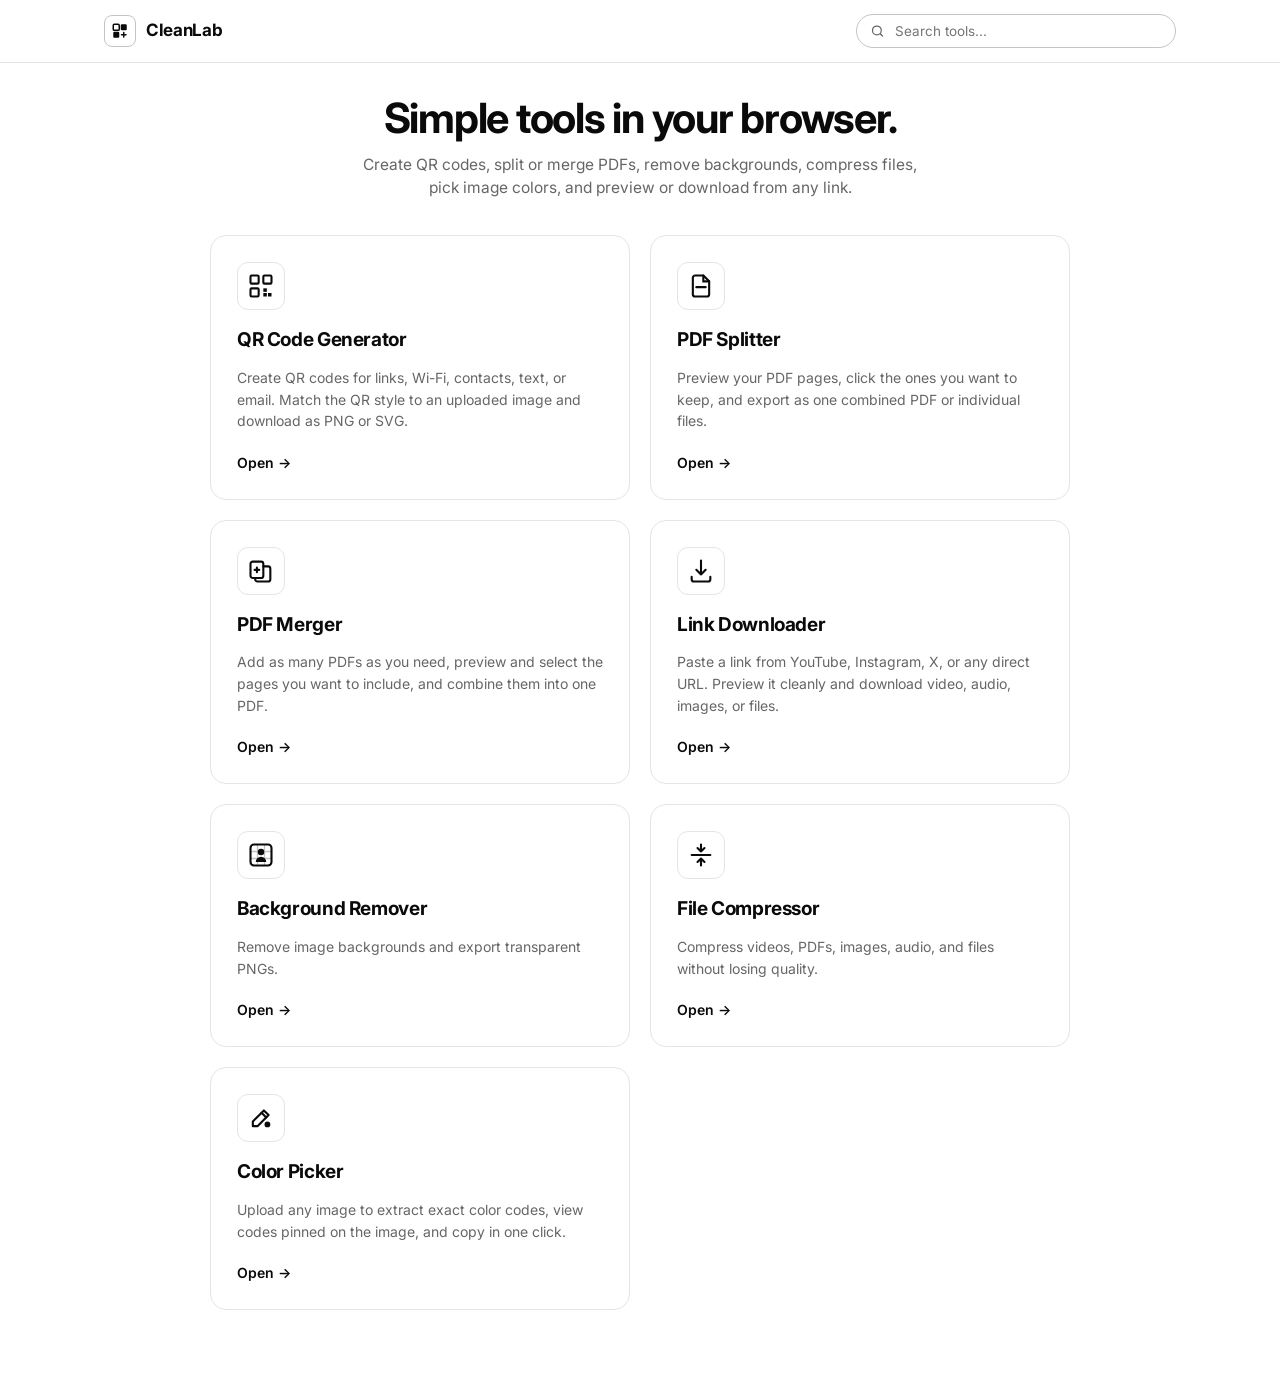
==== frontend/index.html @ b36dcf47 "Add CleanLab suite with production Waitress WSGI and Vercel config" ====
<!doctype html>
<html lang="en">
<head>
  <meta charset="utf-8" />
  <meta name="viewport" content="width=device-width, initial-scale=1, viewport-fit=cover" />
  <title>CleanLab — QR, PDF, Background Remover, Compressor, Color Picker &amp; Link Tools</title>
  <link rel="icon" type="image/svg+xml" href="data:image/svg+xml,%3Csvg xmlns='http://www.w3.org/2000/svg' viewBox='0 0 24 24' fill='none'%3E%3Crect x='2' y='2' width='20' height='20' rx='5' fill='%23ffffff' stroke='%230a0a0a' stroke-width='2'/%3E%3Crect x='6' y='6' width='5' height='5' fill='%230a0a0a'/%3E%3Crect x='13' y='6' width='5' height='5' fill='%230a0a0a'/%3E%3Crect x='6' y='13' width='5' height='5' fill='%230a0a0a'/%3E%3C/svg%3E" />
  <link rel="preconnect" href="https://fonts.googleapis.com" />
  <link rel="preconnect" href="https://fonts.gstatic.com" crossorigin />
  <link href="https://fonts.googleapis.com/css2?family=Inter:wght@400;500;600;700&display=swap" rel="stylesheet" />
  <link rel="stylesheet" href="style.css" />
</head>
<body>

  <!-- MINIMAL WHITE TOPBAR -->
  <header class="topbar">
    <div class="topbar-inner">
      <a class="brand-group" href="#home" id="brandHomeLink">
        <span class="brand-mark" aria-hidden="true">
          <svg width="18" height="18" viewBox="0 0 24 24" fill="none">
            <rect x="3" y="3" width="8" height="8" rx="1.5" stroke="#0a0a0a" stroke-width="2" />
            <rect x="13" y="3" width="8" height="8" rx="1.5" fill="#0a0a0a" />
            <rect x="3" y="13" width="8" height="8" rx="1.5" fill="#0a0a0a" />
            <path d="M14 17h6M17 14v6" stroke="#0a0a0a" stroke-width="2" stroke-linecap="round" />
          </svg>
        </span>
        <span class="brand-title">CleanLab</span>
      </a>

      <div id="homeSearchWrap" class="home-search-wrap">
        <svg class="home-search-icon" width="15" height="15" viewBox="0 0 24 24" fill="none" aria-hidden="true">
          <circle cx="11" cy="11" r="7" stroke="#666666" stroke-width="2" />
          <path d="m20 20-3.5-3.5" stroke="#666666" stroke-width="2" stroke-linecap="round" />
        </svg>
        <input id="homeSearchInput" class="text-input home-search-input" type="search" placeholder="Search tools..." aria-label="Search tools" />
      </div>

      <button type="button" id="navBackHomeBtn" class="btn btn-secondary btn-sm" style="display:none;">← Back</button>
    </div>
  </header>

  <main class="shell">

    <!-- ================================================================
         HOME: CLEAN FEATURE CARDS
         ================================================================ -->
    <section id="panel-home" class="panel active" aria-label="Home">
      <div class="hero">
        <h1>Simple tools in your browser.</h1>
        <p class="hero-desc">
          Create QR codes, split or merge PDFs, remove backgrounds, compress files, pick image colors, and preview or download from any link.
        </p>
      </div>

      <div class="features-grid" id="homeFeaturesGrid">
        <article class="feature-card" data-navigate="qr" data-keywords="qr code generator link wifi contact text email png svg image" tabindex="0" role="button" aria-label="Open QR Code Generator">
          <div class="feature-icon" aria-hidden="true">
            <svg width="28" height="28" viewBox="0 0 24 24" fill="none">
              <rect x="3" y="3" width="7" height="7" rx="1" stroke="#0a0a0a" stroke-width="1.8"/>
              <rect x="14" y="3" width="7" height="7" rx="1" stroke="#0a0a0a" stroke-width="1.8"/>
              <rect x="3" y="14" width="7" height="7" rx="1" stroke="#0a0a0a" stroke-width="1.8"/>
              <rect x="14" y="14" width="3" height="3" fill="#0a0a0a"/>
              <rect x="18" y="18" width="3" height="3" fill="#0a0a0a"/>
              <rect x="14" y="18" width="3" height="3" fill="#0a0a0a"/>
            </svg>
          </div>
          <h2>QR Code Generator</h2>
          <p>Create QR codes for links, Wi-Fi, contacts, text, or email. Match the QR style to an uploaded image and download as PNG or SVG.</p>
          <span class="feature-link">Open →</span>
        </article>

        <article class="feature-card" data-navigate="pdf" data-keywords="pdf splitter split extract pages zip" tabindex="0" role="button" aria-label="Open PDF Splitter">
          <div class="feature-icon" aria-hidden="true">
            <svg width="28" height="28" viewBox="0 0 24 24" fill="none">
              <path d="M14 3H7a2 2 0 0 0-2 2v14a2 2 0 0 0 2 2h10a2 2 0 0 0 2-2V8l-5-5Z" stroke="#0a0a0a" stroke-width="1.8" stroke-linejoin="round"/>
              <path d="M14 3v5h5M8 13h8" stroke="#0a0a0a" stroke-width="1.8" stroke-linecap="round"/>
            </svg>
          </div>
          <h2>PDF Splitter</h2>
          <p>Preview your PDF pages, click the ones you want to keep, and export as one combined PDF or individual files.</p>
          <span class="feature-link">Open →</span>
        </article>

        <article class="feature-card" data-navigate="merge" data-keywords="pdf merger combine join multiple pdfs pages" tabindex="0" role="button" aria-label="Open PDF Merger">
          <div class="feature-icon" aria-hidden="true">
            <svg width="28" height="28" viewBox="0 0 24 24" fill="none">
              <rect x="3" y="4" width="11" height="14" rx="2" stroke="#0a0a0a" stroke-width="1.8"/>
              <path d="M14 8h4a2 2 0 0 1 2 2v9a2 2 0 0 1-2 2H9a2 2 0 0 1-2-2v-1" stroke="#0a0a0a" stroke-width="1.8" stroke-linecap="round"/>
              <path d="M6.5 11h4M8.5 9v4" stroke="#0a0a0a" stroke-width="1.8" stroke-linecap="round"/>
            </svg>
          </div>
          <h2>PDF Merger</h2>
          <p>Add as many PDFs as you need, preview and select the pages you want to include, and combine them into one PDF.</p>
          <span class="feature-link">Open →</span>
        </article>

        <article class="feature-card" data-navigate="link" data-keywords="link downloader youtube twitter x instagram video audio image mp4 mp3" tabindex="0" role="button" aria-label="Open Link Downloader">
          <div class="feature-icon" aria-hidden="true">
            <svg width="28" height="28" viewBox="0 0 24 24" fill="none">
              <path d="M12 3v12m0 0-4-4m4 4 4-4" stroke="#0a0a0a" stroke-width="1.8" stroke-linecap="round" stroke-linejoin="round"/>
              <path d="M4 17v2a2 2 0 0 0 2 2h12a2 2 0 0 0 2-2v-2" stroke="#0a0a0a" stroke-width="1.8" stroke-linecap="round"/>
            </svg>
          </div>
          <h2>Link Downloader</h2>
          <p>Paste a link from YouTube, Instagram, X, or any direct URL. Preview it cleanly and download video, audio, images, or files.</p>
          <span class="feature-link">Open →</span>
        </article>

        <article class="feature-card" data-navigate="bg" data-keywords="background remover remove bg transparent png cutout erase image photo" tabindex="0" role="button" aria-label="Open Background Remover">
          <div class="feature-icon" aria-hidden="true">
            <svg width="28" height="28" viewBox="0 0 24 24" fill="none">
              <rect x="3" y="3" width="18" height="18" rx="3" stroke="#0a0a0a" stroke-width="1.8"/>
              <path d="M9 3v18M15 3v18M3 9h18M3 15h18" stroke="#0a0a0a" stroke-width="1.1" opacity="0.25"/>
              <circle cx="12" cy="9.5" r="2.8" fill="#0a0a0a"/>
              <path d="M7.5 18a4.5 4.5 0 0 1 9 0" fill="#0a0a0a"/>
            </svg>
          </div>
          <h2>Background Remover</h2>
          <p>Remove image backgrounds and export transparent PNGs.</p>
          <span class="feature-link">Open →</span>
        </article>

        <article class="feature-card" data-navigate="compress" data-keywords="compressor compress reduce file size shrink video mp4 pdf image jpg png audio zip optimize lossless" tabindex="0" role="button" aria-label="Open File Compressor">
          <div class="feature-icon" aria-hidden="true">
            <svg width="28" height="28" viewBox="0 0 24 24" fill="none">
              <path d="M12 3v6m0 0-3-3m3 3 3-3M12 21v-6m0 0-3 3m3-3 3 3" stroke="#0a0a0a" stroke-width="1.8" stroke-linecap="round" stroke-linejoin="round"/>
              <path d="M4 12h16" stroke="#0a0a0a" stroke-width="1.8" stroke-linecap="round"/>
            </svg>
          </div>
          <h2>File Compressor</h2>
          <p>Compress videos, PDFs, images, audio, and files without losing quality.</p>
          <span class="feature-link">Open →</span>
        </article>

        <article class="feature-card" data-navigate="color" data-keywords="color picker palette eyedropper hex rgb hsl cmyk codes extract image photo" tabindex="0" role="button" aria-label="Open Color Picker">
          <div class="feature-icon" aria-hidden="true">
            <svg width="28" height="28" viewBox="0 0 24 24" fill="none">
              <path d="m14.5 5.5 4 4L9 19H5v-4l9.5-9.5Z" stroke="#0a0a0a" stroke-width="1.8" stroke-linejoin="round"/>
              <path d="m12.5 7.5 4 4" stroke="#0a0a0a" stroke-width="1.8" stroke-linecap="round"/>
              <circle cx="17.5" cy="17.5" r="2.5" fill="#0a0a0a"/>
            </svg>
          </div>
          <h2>Color Picker</h2>
          <p>Upload any image to extract exact color codes, view codes pinned on the image, and copy in one click.</p>
          <span class="feature-link">Open →</span>
        </article>
      </div>

      <p id="homeSearchEmpty" class="empty-state" style="display:none;margin-top:28px;">No matching tools found.</p>
    </section>

    <!-- ================================================================
         TOOL 1: QR CODE GENERATOR
         ================================================================ -->
    <section id="panel-qr" class="panel" aria-label="QR Code Generator">
      <div class="page-head">
        <div class="title-with-help">
          <h2>QR Code Generator</h2>
          <div class="help-tip">
            <button type="button" class="help-trigger" aria-label="QR Code Generator guide">?</button>
            <div class="help-popover" role="tooltip">
              <strong>QR Code Guide</strong>
              <p>Pick a content tab, enter your details, and watch the live preview update automatically.</p>
              <p>Upload an image under <em>Image Style</em> to blend your image across the entire QR code while keeping it scannable.</p>
            </div>
          </div>
        </div>
      </div>

      <div class="studio-grid">
        <!-- LEFT: CONTROLS -->
        <div class="card">
          <div class="seg-tabs" id="qrModeTabs" role="tablist" aria-label="Content Type">
            <button type="button" class="seg-tab active" role="tab" aria-selected="true" data-qr-mode="url">Link</button>
            <button type="button" class="seg-tab" role="tab" aria-selected="false" data-qr-mode="wifi">Wi-Fi</button>
            <button type="button" class="seg-tab" role="tab" aria-selected="false" data-qr-mode="vcard">Contact</button>
            <button type="button" class="seg-tab" role="tab" aria-selected="false" data-qr-mode="text">Text</button>
            <button type="button" class="seg-tab" role="tab" aria-selected="false" data-qr-mode="email">Email</button>
          </div>

          <!-- Link -->
          <div id="qr-mode-url" class="subpanel active">
            <label class="field-label" for="qrUrlInput">Website Link</label>
            <div class="input-row">
              <input id="qrUrlInput" class="text-input" type="url" value="https://example.com" placeholder="https://example.com" />
              <button type="button" id="qrHttpsBtn" class="btn btn-secondary btn-sm">https://</button>
            </div>
          </div>

          <!-- Wi-Fi -->
          <div id="qr-mode-wifi" class="subpanel">
            <div class="two-col">
              <div>
                <label class="field-label" for="wifiSsid">Wi-Fi Name</label>
                <input id="wifiSsid" class="text-input" type="text" placeholder="Network name" />
              </div>
              <div>
                <label class="field-label" for="wifiPass">Password</label>
                <input id="wifiPass" class="text-input" type="password" placeholder="Password" />
              </div>
            </div>
            <div class="two-col" style="margin-top:14px;align-items:center;">
              <div>
                <label class="field-label" for="wifiSec">Security</label>
                <select id="wifiSec" class="text-input">
                  <option value="WPA" selected>WPA / WPA2</option>
                  <option value="WEP">WEP</option>
                  <option value="nopass">None</option>
                </select>
              </div>
              <label class="check-label" style="margin-top:20px;">
                <input type="checkbox" id="wifiHidden" />
                <span>Hidden network</span>
              </label>
            </div>
          </div>

          <!-- Contact -->
          <div id="qr-mode-vcard" class="subpanel">
            <div class="two-col">
              <div>
                <label class="field-label" for="vcName">Full Name</label>
                <input id="vcName" class="text-input" type="text" placeholder="Alex Morgan" />
              </div>
              <div>
                <label class="field-label" for="vcOrg">Company</label>
                <input id="vcOrg" class="text-input" type="text" placeholder="Optional" />
              </div>
              <div>
                <label class="field-label" for="vcPhone">Phone</label>
                <input id="vcPhone" class="text-input" type="tel" placeholder="+1 555 014 8820" />
              </div>
              <div>
                <label class="field-label" for="vcEmail">Email</label>
                <input id="vcEmail" class="text-input" type="email" placeholder="alex@example.com" />
              </div>
            </div>
          </div>

          <!-- Text -->
          <div id="qr-mode-text" class="subpanel">
            <label class="field-label" for="qrTextArea">Text</label>
            <textarea id="qrTextArea" class="text-input textarea" placeholder="Enter text or note..."></textarea>
          </div>

          <!-- Email -->
          <div id="qr-mode-email" class="subpanel">
            <div class="two-col">
              <div>
                <label class="field-label" for="emTo">To</label>
                <input id="emTo" class="text-input" type="email" placeholder="hello@example.com" />
              </div>
              <div>
                <label class="field-label" for="emSubject">Subject</label>
                <input id="emSubject" class="text-input" type="text" placeholder="Subject" />
              </div>
            </div>
            <div style="margin-top:14px;">
              <label class="field-label" for="emBody">Message</label>
              <textarea id="emBody" class="text-input textarea" style="min-height:72px;" placeholder="Optional message..."></textarea>
            </div>
          </div>

          <hr class="divider" />

          <!-- Size & Reliability -->
          <div class="two-col">
            <div>
              <div class="field-label-row">
                <label class="field-label" for="qrSizeSlider">Size</label>
                <span id="qrSizeLabel" class="muted-val">512 px</span>
              </div>
              <input id="qrSizeSlider" class="range-slider" type="range" min="256" max="1024" step="128" value="512" />
            </div>

            <div>
              <div class="field-label-row">
                <label class="field-label" for="qrEcSelect">Scan Reliability</label>
                <div class="help-tip">
                  <button type="button" class="help-trigger sm" aria-label="Scan reliability help">?</button>
                  <div class="help-popover" role="tooltip">
                    <strong>Scan Reliability</strong>
                    <p>Adds extra recovery data so the code still scans if smudged or styled with an image. Highest level is used automatically for custom images.</p>
                  </div>
                </div>
              </div>
              <select id="qrEcSelect" class="text-input">
                <option value="L">Simple (7%)</option>
                <option value="M" selected>Standard (15%)</option>
                <option value="Q">High (25%)</option>
                <option value="H">Best (30%)</option>
              </select>
            </div>
          </div>

          <!-- Colors -->
          <div class="control-block">
            <label class="field-label">Colors</label>
            <div class="swatch-row">
              <button type="button" class="swatch-btn active" data-fg="#0a0a0a" data-bg="#ffffff" title="Black"><span style="background:#0a0a0a;"></span></button>
              <button type="button" class="swatch-btn" data-fg="#1f2937" data-bg="#ffffff" title="Charcoal"><span style="background:#1f2937;"></span></button>
              <button type="button" class="swatch-btn" data-fg="#1d4ed8" data-bg="#ffffff" title="Blue"><span style="background:#1d4ed8;"></span></button>
              <button type="button" class="swatch-btn" data-fg="#0f766e" data-bg="#ffffff" title="Teal"><span style="background:#0f766e;"></span></button>
              <button type="button" class="swatch-btn" data-fg="#9f1239" data-bg="#ffffff" title="Crimson"><span style="background:#9f1239;"></span></button>

              <div class="color-pickers">
                <label class="color-chip">
                  <input type="color" id="qrFgColor" value="#0a0a0a" />
                  <span>Code</span>
                </label>
                <label class="color-chip">
                  <input type="color" id="qrBgColor" value="#ffffff" />
                  <span>Background</span>
                </label>
              </div>
            </div>
          </div>

          <div id="qrContrastAlert" class="alert-box">
            Low contrast — phones may struggle to scan these colors.
          </div>

          <div class="checks-row">
            <label class="check-label">
              <input type="checkbox" id="qrMarginCheck" checked />
              <span>White border</span>
            </label>
            <label class="check-label">
              <input type="checkbox" id="qrRoundCheck" />
              <span>Rounded dots</span>
            </label>
          </div>

          <hr class="divider" />

          <!-- Image Style (Match QR to Uploaded Image) -->
          <div class="control-block">
            <div class="field-label-row">
              <label class="field-label">Image Style (Optional)</label>
              <div class="help-tip">
                <button type="button" class="help-trigger sm" aria-label="Image style help">?</button>
                <div class="help-popover" role="tooltip">
                  <strong>Image-Aligned QR</strong>
                  <p>Upload any image to reshape the QR pattern around it:</p>
                  <p><strong>Full Image:</strong> Blends your photo across the entire QR code.<br/><strong>Color Mosaic:</strong> Colors the QR dots using your image.<br/><strong>Center Logo:</strong> Places a clean icon in the center.</p>
                </div>
              </div>
            </div>

            <div class="image-upload-row">
              <input type="file" id="qrLogoFileInput" accept="image/*" hidden />
              <button type="button" id="qrLogoUploadBtn" class="btn btn-secondary">Upload Image</button>
              <div id="qrLogoPreviewChip" class="logo-chip" style="display:none;">
                <img id="qrLogoThumb" alt="Uploaded QR image" />
                <button type="button" id="qrLogoClearBtn" class="btn-link">Remove</button>
              </div>
            </div>

            <div id="qrImageOptions" class="image-options" style="display:none;">
              <div class="seg-tabs compact" id="qrImgModeTabs" role="tablist" aria-label="Image Mode">
                <button type="button" class="seg-tab active" data-img-mode="blend">Full Image</button>
                <button type="button" class="seg-tab" data-img-mode="mosaic">Color Mosaic</button>
                <button type="button" class="seg-tab" data-img-mode="center">Center Logo</button>
              </div>

              <div id="qrBlendSliderWrap" style="margin-top:12px;">
                <div class="field-label-row">
                  <label class="field-label" for="qrBlendSlider">Image Visibility</label>
                  <span id="qrBlendLabel" class="muted-val">80%</span>
                </div>
                <input id="qrBlendSlider" class="range-slider" type="range" min="40" max="100" step="5" value="80" />
              </div>
            </div>
          </div>
        </div>

        <!-- RIGHT: LIVE PREVIEW & DOWNLOADS -->
        <aside class="qr-pedestal">
          <div class="card preview-card">
            <div class="qr-canvas-wrap">
              <div id="qrPreviewMount">
                <canvas id="qrPreviewCanvas" width="512" height="512" aria-label="QR Code Preview"></canvas>
              </div>
              <div id="qrEmptyState" class="empty-state" style="display:none;">
                Enter content on the left to preview.
              </div>
            </div>

            <div id="qrPayloadPreview" class="payload-preview">
              https://example.com
            </div>

            <div class="export-row">
              <button type="button" id="qrDownloadPng" class="btn btn-primary">Download PNG</button>
              <button type="button" id="qrDownloadSvg" class="btn btn-secondary">Download SVG</button>
              <button type="button" id="qrCopyBtn" class="btn btn-secondary">Copy Image</button>
            </div>
          </div>
        </aside>
      </div>
    </section>

    <!-- ================================================================
         TOOL 2: PDF SPLITTER (PICK PAGES ONLY)
         ================================================================ -->
    <section id="panel-pdf" class="panel" aria-label="PDF Splitter">
      <div class="page-head">
        <div class="title-with-help">
          <h2>PDF Splitter</h2>
          <div class="help-tip">
            <button type="button" class="help-trigger" aria-label="PDF Splitter guide">?</button>
            <div class="help-popover" role="tooltip">
              <strong>PDF Splitter Guide</strong>
              <p>Upload any PDF to view its pages as thumbnails.</p>
              <p>Click the pages you want to pick (or type ranges like <code>1-3, 5</code>), choose whether to save them combined or separately, and click <strong>Split PDF</strong>.</p>
            </div>
          </div>
        </div>
      </div>

      <!-- STEP 1: DROPZONE -->
      <div id="pdfDropzone" class="dropzone">
        <input type="file" id="pdfFileInput" accept="application/pdf" hidden />
        <p class="dropzone-title">Drop your PDF here, or choose a file</p>
        <div class="dropzone-actions">
          <button type="button" id="pdfBrowseBtn" class="btn btn-primary">Choose PDF File</button>
          <button type="button" id="pdfSampleBtn" class="btn btn-secondary">Try Sample PDF</button>
        </div>
      </div>

      <!-- FILE INFO -->
      <div id="pdfFileBanner" class="file-banner">
        <div class="file-meta">
          <strong id="pdfFileName">document.pdf</strong>
          <span id="pdfPageBadge" class="muted-val">0 pages</span>
          <span id="pdfFileSize" class="muted-val">0 KB</span>
        </div>
        <button type="button" id="pdfReplaceBtn" class="btn btn-secondary btn-sm">Change File</button>
      </div>

      <!-- STEP 2: PICK PAGES WORKSPACE -->
      <div id="pdfWorkspace" class="pdf-workspace">
        <!-- LEFT: PAGE GRID -->
        <div class="card">
          <div class="field-label-row" style="margin-bottom:12px;">
            <span class="field-label" style="margin:0;">Click pages to pick</span>
            <span id="pdfThumbStatus" class="muted-val">Loading...</span>
          </div>
          <div id="pdfThumbGrid" class="thumb-grid"></div>
        </div>

        <!-- RIGHT: EXPORT SETTINGS -->
        <div class="card">
          <div class="control-block">
            <div class="field-label-row">
              <label class="field-label" for="pdfExprInput">Selected Pages</label>
              <span class="muted-val">e.g. 1-3, 5</span>
            </div>
            <input id="pdfExprInput" class="text-input" type="text" placeholder="Click pages or type numbers..." />
          </div>

          <div class="control-block">
            <label class="field-label">Save As</label>
            <div class="radio-stack">
              <label class="check-label">
                <input type="radio" name="pdfPickOutput" value="single" checked />
                <span>One combined PDF</span>
              </label>
              <label class="check-label">
                <input type="radio" name="pdfPickOutput" value="individual" />
                <span>One PDF per selected page</span>
              </label>
            </div>
          </div>

          <div class="control-block">
            <label class="field-label" for="pdfPrefixInput">File Name</label>
            <input id="pdfPrefixInput" class="text-input" type="text" value="split" placeholder="document" />
          </div>

          <div class="control-block">
            <label class="check-label">
              <input type="checkbox" id="pdfZipCheck" checked />
              <span>Save multiple files as ZIP</span>
            </label>
          </div>

          <div id="pdfPlanSummary" class="summary-box">
            Pick at least one page to split.
          </div>

          <div id="pdfErrorBox" class="alert-box"></div>

          <button type="button" id="pdfSplitBtn" class="btn btn-primary" style="width:100%;">Split PDF</button>

          <div id="pdfProgressStage" class="progress-wrap" style="display:none;">
            <div class="progress-track">
              <div id="pdfProgressFill" class="progress-fill"></div>
            </div>
            <p id="pdfProgressText" class="muted-val" style="margin:8px 0 0;">Preparing files...</p>
          </div>

          <div id="pdfResultsDeck" class="results-deck" style="display:none;">
            <div class="field-label-row" style="margin-bottom:10px;">
              <span class="field-label" style="margin:0;">Downloads</span>
              <span id="pdfResultCount" class="muted-val">0 files</span>
            </div>
            <div id="pdfZipRow" style="margin-bottom:10px;">
              <button type="button" id="pdfDownloadZipBtn" class="btn btn-primary" style="width:100%;">Download All (.zip)</button>
            </div>
            <div id="pdfResultsList" class="results-list"></div>
          </div>
        </div>
      </div>
    </section>

    <!-- ================================================================
         TOOL 3: PDF MERGER (ADD MULTIPLE PDFS & PICK PAGES)
         ================================================================ -->
    <section id="panel-merge" class="panel" aria-label="PDF Merger">
      <div class="page-head">
        <div class="title-with-help">
          <h2>PDF Merger</h2>
          <div class="help-tip">
            <button type="button" class="help-trigger" aria-label="PDF Merger guide">?</button>
            <div class="help-popover" role="tooltip">
              <strong>PDF Merger Guide</strong>
              <p>Add as many PDF files as you need. Every page loads as a preview on the left.</p>
              <p>Click pages to pick or skip them (or type ranges like <code>1-3, 5</code>), reorder files with ↑ / ↓, and click <strong>Merge PDF</strong> to save one combined file.</p>
            </div>
          </div>
        </div>
      </div>

      <!-- STEP 1: DROPZONE -->
      <div id="mergeDropzone" class="dropzone">
        <input type="file" id="mergeFileInput" accept="application/pdf" multiple hidden />
        <p class="dropzone-title">Drop PDF files here, or add files</p>
        <div class="dropzone-actions">
          <button type="button" id="mergeBrowseBtn" class="btn btn-primary">Add PDF Files</button>
          <button type="button" id="mergeSampleBtn" class="btn btn-secondary">Try Sample PDFs</button>
        </div>
      </div>

      <!-- TOP BAR ONCE FILES ARE ADDED -->
      <div id="mergeFileBanner" class="file-banner">
        <div class="file-meta">
          <strong id="mergeBannerCount">0 PDFs added</strong>
          <span id="mergeBannerPages" class="muted-val">0 total pages</span>
        </div>
        <button type="button" id="mergeAddMoreBtn" class="btn btn-secondary btn-sm">+ Add More PDFs</button>
      </div>

      <!-- STEP 2: PICK PAGES & MERGE WORKSPACE -->
      <div id="mergeWorkspace" class="pdf-workspace">
        <!-- LEFT: MULTI-PDF PAGE GRID -->
        <div class="card">
          <div class="field-label-row" style="margin-bottom:12px;">
            <span class="field-label" style="margin:0;">Click pages to include</span>
            <span id="mergeThumbStatus" class="muted-val">Ready</span>
          </div>
          <div id="mergeGroupsWrap" class="merge-groups-wrap"></div>
        </div>

        <!-- RIGHT: FILE ORDER & COMBINED EXPORT -->
        <div class="card">
          <div class="field-label-row" style="margin-bottom:10px;">
            <span class="field-label" style="margin:0;">Files &amp; Page Ranges</span>
            <span class="muted-val">e.g. 1-3, 5</span>
          </div>
          <div id="mergeFilesList" class="merge-files-list"></div>

          <div class="control-block">
            <label class="field-label" for="mergeOutputName">File Name</label>
            <input id="mergeOutputName" class="text-input" type="text" value="merged" placeholder="merged" />
          </div>

          <div id="mergePlanSummary" class="summary-box">
            Add at least one PDF file to merge.
          </div>

          <div id="mergeErrorBox" class="alert-box"></div>

          <button type="button" id="mergeRunBtn" class="btn btn-primary" style="width:100%;">Merge PDF</button>

          <div id="mergeProgressStage" class="progress-wrap" style="display:none;">
            <div class="progress-track">
              <div id="mergeProgressFill" class="progress-fill"></div>
            </div>
            <p id="mergeProgressText" class="muted-val" style="margin:8px 0 0;">Preparing pages...</p>
          </div>

          <div id="mergeResultsDeck" class="results-deck" style="display:none;">
            <div class="field-label-row" style="margin-bottom:10px;">
              <span class="field-label" style="margin:0;">Download</span>
              <span id="mergeResultMeta" class="muted-val"></span>
            </div>
            <button type="button" id="mergeDownloadBtn" class="btn btn-primary" style="width:100%;">Download Merged PDF</button>
          </div>
        </div>
      </div>
    </section>

    <!-- ================================================================
         TOOL 4: LINK DOWNLOADER
         ================================================================ -->
    <section id="panel-link" class="panel" aria-label="Link Downloader">
      <div class="page-head">
        <div class="title-with-help">
          <h2>Link Downloader</h2>
          <div class="help-tip">
            <button type="button" class="help-trigger" aria-label="Link Downloader guide">?</button>
            <div class="help-popover" role="tooltip">
              <strong>Link Downloader Guide</strong>
              <p>Paste any URL (YouTube, Instagram, X/Twitter, TikTok, or a direct video, audio, image, or PDF link) and click <strong>Fetch</strong>.</p>
              <p>Preview the content right on screen, then pick a format to download.</p>
            </div>
          </div>
        </div>
      </div>

      <div class="card link-search-card">
        <label class="field-label" for="linkUrlInput">Paste any link</label>
        <form id="linkFetchForm" class="input-row">
          <input id="linkUrlInput" class="text-input" type="url" placeholder="https://www.youtube.com/watch?v=... or any media/file URL" required />
          <button type="submit" id="linkFetchBtn" class="btn btn-primary">Fetch</button>
        </form>

        <div id="linkProgressWrap" class="progress-wrap" style="display:none;">
          <div class="progress-track">
            <div id="linkProgressFill" class="progress-fill"></div>
          </div>
          <p id="linkProgressText" class="muted-val" style="margin:8px 0 0;">Fetching link...</p>
        </div>

        <div id="linkErrorBox" class="alert-box"></div>
      </div>

      <div id="linkResultWrap" class="studio-grid" style="display:none;margin-top:20px;">
        <!-- LEFT: PREVIEW STAGE -->
        <div class="card">
          <div class="field-label-row" style="margin-bottom:12px;">
            <span class="field-label" style="margin:0;">Preview</span>
            <span id="linkKindMeta" class="muted-val"></span>
          </div>
          <div id="linkPreviewTabs" class="seg-tabs compact" style="display:none;margin-bottom:12px;" role="tablist" aria-label="Preview mode"></div>
          <div id="linkPreviewBox" class="link-preview-box"></div>
        </div>

        <!-- RIGHT: DETAILS & DOWNLOAD FORMATS -->
        <div class="card">
          <div id="linkPlatformLine" class="muted-val" style="margin-bottom:4px;"></div>
          <h3 id="linkTitle" class="link-result-title"></h3>
          <p id="linkSubLine" class="muted-val" style="margin:4px 0 16px;"></p>

          <hr class="divider" style="margin:16px 0;" />

          <label class="field-label">Choose Format</label>
          <div id="linkFilterTabs" class="seg-tabs compact" style="display:none;margin-bottom:12px;" role="tablist" aria-label="Filter formats"></div>
          <div id="linkOptionsList" class="results-list"></div>
        </div>
      </div>
    </section>

    <!-- ================================================================
         TOOL 5: BACKGROUND REMOVER
         ================================================================ -->
    <section id="panel-bg" class="panel" aria-label="Background Remover">
      <div class="page-head">
        <div class="title-with-help">
          <h2>Background Remover</h2>
          <div class="help-tip">
            <button type="button" class="help-trigger" aria-label="Background Remover guide">?</button>
            <div class="help-popover" role="tooltip">
              <strong>Background Remover Guide</strong>
              <p>Upload or paste any JPG, PNG, or WebP photo. High-precision subject detection removes the background automatically at full resolution.</p>
              <p>Use <strong>Cutout</strong>, <strong>Compare</strong>, or backdrop swatches to check hair and edges, then export your transparent PNG.</p>
            </div>
          </div>
        </div>
      </div>

      <!-- STEP 1: DROPZONE -->
      <div id="bgDropzone" class="dropzone">
        <input type="file" id="bgFileInput" accept="image/*" hidden />
        <p class="dropzone-title">Drop your image here, or choose a photo</p>
        <div class="dropzone-actions">
          <button type="button" id="bgBrowseBtn" class="btn btn-primary">Choose Image</button>
          <button type="button" id="bgSampleBtn" class="btn btn-secondary">Try Sample Photo</button>
        </div>
      </div>

      <!-- FILE INFO -->
      <div id="bgFileBanner" class="file-banner">
        <div class="file-meta">
          <strong id="bgFileName">photo.png</strong>
          <span id="bgDimBadge" class="muted-val">0 × 0</span>
          <span id="bgSizeBadge" class="muted-val">0 KB</span>
        </div>
        <button type="button" id="bgReplaceBtn" class="btn btn-secondary btn-sm">Change Image</button>
      </div>

      <!-- STEP 2: STUDIO WORKSPACE -->
      <div id="bgWorkspace" class="pdf-workspace">
        <!-- LEFT: PREVIEW STAGE -->
        <div class="card">
          <div class="field-label-row" style="margin-bottom:12px;">
            <span class="field-label" style="margin:0;">Preview</span>
            <span id="bgResultMeta" class="muted-val">Waiting...</span>
          </div>

          <div id="bgPreviewTabs" class="seg-tabs compact" style="margin-bottom:12px;" role="tablist" aria-label="Preview view">
            <button type="button" class="seg-tab active" data-bg-view="cutout">Cutout</button>
            <button type="button" class="seg-tab" data-bg-view="compare">Compare</button>
            <button type="button" class="seg-tab" data-bg-view="original">Original</button>
          </div>

          <div id="bgPreviewStage" class="bg-preview-stage bg-checker">
            <img id="bgCutoutImg" class="bg-stage-img" alt="Transparent cutout preview" />
            <div id="bgCompareWrap" class="bg-compare-wrap" style="display:none;">
              <img id="bgCompareCutoutImg" class="bg-compare-img" alt="Cutout comparison" />
              <div id="bgCompareOverlay" class="bg-compare-overlay">
                <img id="bgCompareOrigImg" class="bg-compare-img" alt="Original comparison" />
              </div>
              <div id="bgCompareLine" class="bg-compare-line" aria-hidden="true">
                <span class="bg-compare-handle">↔</span>
              </div>
              <input id="bgCompareSlider" class="bg-compare-range" type="range" min="0" max="100" value="50" aria-label="Compare original and cutout" />
            </div>
            <img id="bgOriginalImg" class="bg-stage-img" style="display:none;" alt="Original photo preview" />
          </div>

          <div class="bg-backdrop-bar">
            <span class="muted-val">Backdrop</span>
            <div class="bg-swatch-row" role="group" aria-label="Preview backdrop">
              <button type="button" class="bg-swatch active bg-swatch-checker" data-backdrop="checker" title="Transparent checkerboard" aria-label="Transparent checkerboard"></button>
              <button type="button" class="bg-swatch" data-backdrop="#ffffff" style="background:#ffffff;" title="White" aria-label="White backdrop"></button>
              <button type="button" class="bg-swatch" data-backdrop="#0a0a0a" style="background:#0a0a0a;" title="Black" aria-label="Black backdrop"></button>
              <button type="button" class="bg-swatch" data-backdrop="#e5e7eb" style="background:#e5e7eb;" title="Light gray" aria-label="Gray backdrop"></button>
              <label class="bg-swatch-picker" title="Custom backdrop color">
                <input id="bgBackdropColor" type="color" value="#f3f4f6" aria-label="Custom backdrop color" />
              </label>
            </div>
          </div>
        </div>

        <!-- RIGHT: QUALITY SETTINGS & EXPORT -->
        <div class="card">
          <div class="control-block" style="margin-top:0;">
            <label class="field-label">Detection Mode</label>
            <div id="bgModeTabs" class="seg-tabs compact" role="tablist" aria-label="Detection mode">
              <button type="button" class="seg-tab active" data-bg-mode="high">High Detail</button>
              <button type="button" class="seg-tab" data-bg-mode="portrait">Portrait</button>
              <button type="button" class="seg-tab" data-bg-mode="fast">Fast</button>
            </div>
          </div>

          <div class="control-block">
            <label class="check-label">
              <input type="checkbox" id="bgRefineCheck" checked />
              <span>Refine fine edges &amp; hair</span>
            </label>
          </div>

          <div class="control-block">
            <label class="field-label">Export Background</label>
            <div class="radio-stack">
              <label class="check-label">
                <input type="radio" name="bgExportFill" value="transparent" checked />
                <span>Transparent PNG</span>
              </label>
              <label class="check-label">
                <input type="radio" name="bgExportFill" value="solid" />
                <span>Solid Color PNG</span>
              </label>
            </div>
            <div id="bgExportColorRow" class="color-row" style="display:none;margin-top:10px;">
              <input id="bgExportColor" type="color" value="#ffffff" aria-label="Export fill color" />
              <span id="bgExportColorHex" class="muted-val">#ffffff</span>
            </div>
          </div>

          <div class="control-block">
            <label class="field-label" for="bgOutputName">File Name</label>
            <input id="bgOutputName" class="text-input" type="text" value="cutout" placeholder="image-nobg" />
          </div>

          <div id="bgErrorBox" class="alert-box"></div>

          <button type="button" id="bgProcessBtn" class="btn btn-secondary" style="width:100%;">Re-process Cutout</button>

          <div id="bgProgressStage" class="progress-wrap" style="display:none;">
            <div class="progress-track">
              <div id="bgProgressFill" class="progress-fill"></div>
            </div>
            <p id="bgProgressText" class="muted-val" style="margin:8px 0 0;">Preparing photo...</p>
          </div>

          <div id="bgResultsDeck" class="results-deck" style="display:none;">
            <div class="field-label-row" style="margin-bottom:10px;">
              <span class="field-label" style="margin:0;">Export</span>
              <span id="bgExportSize" class="muted-val">PNG</span>
            </div>
            <div style="display:flex;flex-direction:column;gap:8px;">
              <button type="button" id="bgDownloadBtn" class="btn btn-primary" style="width:100%;">Download Transparent PNG</button>
              <button type="button" id="bgCopyBtn" class="btn btn-secondary" style="width:100%;">Copy PNG to Clipboard</button>
            </div>
          </div>
        </div>
      </div>
    </section>

    <!-- ================================================================
         TOOL 6: FILE COMPRESSOR (VIDEO, PDF, IMAGE, AUDIO, ANY FILE)
         ================================================================ -->
    <section id="panel-compress" class="panel" aria-label="File Compressor">
      <div class="page-head">
        <div class="title-with-help">
          <h2>File Compressor</h2>
          <div class="help-tip">
            <button type="button" class="help-trigger" aria-label="File Compressor guide">?</button>
            <div class="help-popover" role="tooltip">
              <strong>File Compressor Guide</strong>
              <p>Upload any video, PDF, image, audio track, or general document.</p>
              <p>Choose <strong>Lossless / Max</strong> or <strong>Balanced</strong> to shrink file size without visible quality loss, verify the preview, and download immediately.</p>
            </div>
          </div>
        </div>
      </div>

      <!-- STEP 1: DROPZONE -->
      <div id="compDropzone" class="dropzone">
        <input type="file" id="compFileInput" hidden />
        <p class="dropzone-title">Drop any file here — video, PDF, image, audio, or document</p>
        <div class="dropzone-actions">
          <button type="button" id="compBrowseBtn" class="btn btn-primary">Choose File</button>
          <button type="button" id="compSampleBtn" class="btn btn-secondary">Try Sample File</button>
        </div>
      </div>

      <!-- FILE INFO BANNER -->
      <div id="compFileBanner" class="file-banner">
        <div class="file-meta">
          <strong id="compFileName">file</strong>
          <span id="compTypeBadge" class="muted-val">File</span>
          <span id="compOrigBadge" class="muted-val">0 KB</span>
        </div>
        <button type="button" id="compReplaceBtn" class="btn btn-secondary btn-sm">Change File</button>
      </div>

      <!-- STEP 2: COMPRESSOR WORKSPACE -->
      <div id="compWorkspace" class="pdf-workspace">
        <!-- LEFT: OUTPUT PREVIEW & SIZE STATS -->
        <div class="card">
          <div class="field-label-row" style="margin-bottom:12px;">
            <span class="field-label" style="margin:0;">Preview &amp; Savings</span>
            <span id="compNoteMeta" class="muted-val">Ready</span>
          </div>

          <div id="compPreviewBox" class="link-preview-box"></div>

          <div id="compStatsGrid" class="comp-stats-grid" style="display:none;">
            <div class="comp-stat-card">
              <span class="muted-val">Original</span>
              <strong id="compStatOrig">—</strong>
            </div>
            <div class="comp-stat-card">
              <span class="muted-val">Compressed</span>
              <strong id="compStatNew">—</strong>
            </div>
            <div class="comp-stat-card">
              <span class="muted-val">Saved</span>
              <strong id="compStatSaved">—</strong>
            </div>
          </div>
        </div>

        <!-- RIGHT: QUALITY PRESET & DOWNLOAD -->
        <div class="card">
          <div class="control-block" style="margin-top:0;">
            <label class="field-label">Compression Quality</label>
            <div id="compPresetTabs" class="seg-tabs compact" role="tablist" aria-label="Compression quality">
              <button type="button" class="seg-tab" data-comp-level="lossless">Lossless / Max</button>
              <button type="button" class="seg-tab active" data-comp-level="balanced">Balanced</button>
              <button type="button" class="seg-tab" data-comp-level="compact">Small</button>
            </div>
          </div>

          <div id="compImgFmtBlock" class="control-block" style="display:none;">
            <label class="field-label">Image Format</label>
            <div class="radio-stack">
              <label class="check-label">
                <input type="radio" name="compImgFmt" value="auto" checked />
                <span>Keep original format</span>
              </label>
              <label class="check-label">
                <input type="radio" name="compImgFmt" value="webp" />
                <span>WebP (smallest visually lossless size)</span>
              </label>
            </div>
          </div>

          <div class="control-block">
            <label class="field-label" for="compOutputName">File Name</label>
            <input id="compOutputName" class="text-input" type="text" value="compressed" placeholder="file-compressed" />
          </div>

          <div id="compErrorBox" class="alert-box"></div>

          <button type="button" id="compRunBtn" class="btn btn-secondary" style="width:100%;">Re-compress File</button>

          <div id="compProgressStage" class="progress-wrap" style="display:none;">
            <div class="progress-track">
              <div id="compProgressFill" class="progress-fill"></div>
            </div>
            <p id="compProgressText" class="muted-val" style="margin:8px 0 0;">Analyzing file...</p>
          </div>

          <div id="compResultsDeck" class="results-deck" style="display:none;">
            <div class="field-label-row" style="margin-bottom:10px;">
              <span class="field-label" style="margin:0;">Export</span>
              <span id="compExportMeta" class="muted-val">Ready</span>
            </div>
            <button type="button" id="compDownloadBtn" class="btn btn-primary" style="width:100%;">Download Compressed File</button>
          </div>
        </div>
      </div>
    </section>

    <!-- ================================================================
         TOOL 7: COLOR PICKER (PALETTE DETECTOR + ON-IMAGE PINS + EYEDROPPER)
         ================================================================ -->
    <section id="panel-color" class="panel" aria-label="Color Picker">
      <div class="page-head">
        <div class="title-with-help">
          <h2>Color Picker</h2>
          <div class="help-tip">
            <button type="button" class="help-trigger" aria-label="Color Picker guide">?</button>
            <div class="help-popover" role="tooltip">
              <strong>Color Picker Guide</strong>
              <p>Upload, drag-and-drop, or paste any image to extract its dominant colors with codes pinned right over the preview.</p>
              <p>Hover to inspect pixels with the loupe, click anywhere on the image to pick an exact pixel color, and click <strong>Copy</strong> on any HEX, RGB, HSL, or CMYK code.</p>
            </div>
          </div>
        </div>
      </div>

      <!-- STEP 1: DROPZONE -->
      <div id="colorDropzone" class="dropzone">
        <input type="file" id="colorFileInput" accept="image/*" hidden />
        <p class="dropzone-title">Drop any image here, or choose a photo</p>
        <div class="dropzone-actions">
          <button type="button" id="colorBrowseBtn" class="btn btn-primary">Choose Image</button>
          <button type="button" id="colorSampleBtn" class="btn btn-secondary">Try Sample Image</button>
        </div>
      </div>

      <!-- FILE BANNER -->
      <div id="colorFileBanner" class="file-banner">
        <div class="file-meta">
          <strong id="colorFileName">photo.png</strong>
          <span id="colorDimBadge" class="muted-val">0 × 0</span>
        </div>
        <button type="button" id="colorReplaceBtn" class="btn btn-secondary btn-sm">Change Image</button>
      </div>

      <!-- STEP 2: INTERACTIVE WORKSPACE -->
      <div id="colorWorkspace" class="pdf-workspace">
        <!-- LEFT: INTERACTIVE IMAGE PREVIEW WITH PINNED CODES & LOUPE -->
        <div class="card">
          <div class="field-label-row" style="margin-bottom:10px;">
            <span class="field-label" style="margin:0;">Preview</span>
            <span id="colorHoverMeta" class="muted-val">Click image to pick a pixel color</span>
          </div>

          <div class="color-preview-toolbar">
            <div id="colorFmtTabs" class="seg-tabs compact" role="tablist" aria-label="Color format">
              <button type="button" class="seg-tab active" data-fmt="hex">HEX</button>
              <button type="button" class="seg-tab" data-fmt="rgb">RGB</button>
              <button type="button" class="seg-tab" data-fmt="hsl">HSL</button>
              <button type="button" class="seg-tab" data-fmt="cmyk">CMYK</button>
            </div>
            <label class="check-label color-pins-toggle">
              <input type="checkbox" id="colorShowPinsCheck" checked />
              <span>Show codes on image</span>
            </label>
          </div>

          <div class="color-stage-wrap">
            <div id="colorImageFrame" class="color-image-frame">
              <canvas id="colorImageCanvas" aria-label="Interactive color picker canvas"></canvas>
              <div id="colorPinsLayer" class="color-pins-layer" aria-label="Detected color pins"></div>
              <div id="colorLoupe" class="color-loupe" style="display:none;" aria-hidden="true">
                <canvas id="colorLoupeCanvas" width="90" height="90"></canvas>
                <span id="colorLoupeCode" class="color-loupe-code">#000000</span>
              </div>
            </div>
          </div>
        </div>

        <!-- RIGHT: SELECTED COLOR INSPECTOR & EXTRACTED PALETTE -->
        <div class="card">
          <div class="field-label-row" style="margin-bottom:10px;">
            <span class="field-label" style="margin:0;">Selected Color</span>
            <span id="colorSelectedRole" class="muted-val">Dominant</span>
          </div>

          <div class="color-hero-card">
            <div class="color-hero-head">
              <div id="colorActiveSwatch" class="color-hero-swatch"></div>
              <div class="color-hero-meta">
                <strong id="colorActiveMainCode">#000000</strong>
                <span id="colorActiveSub" class="muted-val">Click Copy below or pick on image</span>
              </div>
            </div>

            <div class="color-code-grid" id="colorInspectorRows">
              <div class="color-code-row">
                <span class="color-code-key">HEX</span>
                <code id="colorCodeHex" class="color-code-val">#000000</code>
                <button type="button" class="btn btn-secondary btn-sm color-copy-btn" data-copy-fmt="hex">Copy</button>
              </div>
              <div class="color-code-row">
                <span class="color-code-key">RGB</span>
                <code id="colorCodeRgb" class="color-code-val">rgb(0, 0, 0)</code>
                <button type="button" class="btn btn-secondary btn-sm color-copy-btn" data-copy-fmt="rgb">Copy</button>
              </div>
              <div class="color-code-row">
                <span class="color-code-key">HSL</span>
                <code id="colorCodeHsl" class="color-code-val">hsl(0, 0%, 0%)</code>
                <button type="button" class="btn btn-secondary btn-sm color-copy-btn" data-copy-fmt="hsl">Copy</button>
              </div>
              <div class="color-code-row">
                <span class="color-code-key">CMYK</span>
                <code id="colorCodeCmyk" class="color-code-val">cmyk(0%, 0%, 0%, 100%)</code>
                <button type="button" class="btn btn-secondary btn-sm color-copy-btn" data-copy-fmt="cmyk">Copy</button>
              </div>
            </div>
          </div>

          <div class="control-block">
            <div class="field-label-row">
              <label class="field-label" for="colorCountRange">Detected Colors</label>
              <span id="colorCountVal" class="muted-val">6 colors</span>
            </div>
            <input id="colorCountRange" class="range-slider" type="range" min="4" max="10" step="1" value="6" />
          </div>

          <div id="colorPaletteList" class="color-palette-list"></div>

          <div class="results-deck color-actions-deck">
            <div class="color-actions-row">
              <button type="button" id="colorCopyAllBtn" class="btn btn-primary btn-sm" style="width:100%;">Copy All Codes</button>
              <button type="button" id="colorDownloadBtn" class="btn btn-secondary btn-sm" style="width:100%;">Download Palette PNG</button>
            </div>
          </div>
        </div>
      </div>
    </section>

  </main>

  <!-- PAGE ZOOM MODAL FOR PDF THUMBNAILS -->
  <div id="pdfZoomModal" class="modal-backdrop" role="dialog" aria-modal="true" aria-label="Page Preview">
    <div class="modal-card">
      <div class="modal-head">
        <strong id="pdfZoomTitle">Page 1</strong>
        <button type="button" id="pdfZoomCloseBtn" class="btn btn-secondary btn-sm">Close</button>
      </div>
      <div class="modal-canvas-wrap">
        <canvas id="pdfZoomCanvas"></canvas>
      </div>
    </div>
  </div>

  <!-- MINIMAL TOAST -->
  <div id="globalToast" class="toast" role="status" aria-live="polite"></div>

  <!-- Client Libraries -->
  <script src="vendor/qrcode.min.js"></script>
  <script src="vendor/pdf-lib.min.js"></script>
  <script src="vendor/jszip.min.js"></script>
  <script src="vendor/pdf.min.js"></script>

  <!-- App Modules -->
  <script src="app.js"></script>
  <script src="qr-studio.js"></script>
  <script src="pdf-studio.js"></script>
  <script src="merge-studio.js"></script>
  <script src="link-studio.js"></script>
  <script src="bg-studio.js"></script>
  <script src="compress-studio.js"></script>
  <script src="color-studio.js"></script>
</body>
</html>
---- frontend/style.css ----
/* ==========================================================================
   CleanLab — Minimal Pure White & Black Theme
   ========================================================================== */

:root {
  --bg: #ffffff;
  --ink: #0a0a0a;
  --muted: #666666;
  --border: #e5e5e5;
  --border-strong: #c4c4c4;
  --surface-subtle: #fafafa;
  --font-sans: "Inter", -apple-system, BlinkMacSystemFont, "Segoe UI", Roboto, sans-serif;
}

*,
*::before,
*::after {
  box-sizing: border-box;
}

html {
  background: var(--bg);
  color: var(--ink);
  overflow-x: clip;
  -webkit-text-size-adjust: 100%;
}

body {
  margin: 0;
  min-height: 100vh;
  background: var(--bg);
  color: var(--ink);
  font-family: var(--font-sans);
  font-size: 14.5px;
  line-height: 1.5;
  -webkit-font-smoothing: antialiased;
  overflow-x: clip;
}

/* ==========================================================================
   TOPBAR
   ========================================================================== */

.topbar {
  position: sticky;
  top: 0;
  z-index: 40;
  background: rgba(255, 255, 255, 0.96);
  backdrop-filter: blur(8px);
  border-bottom: 1px solid var(--border);
}

.topbar-inner {
  max-width: 1120px;
  margin: 0 auto;
  padding: 14px 24px;
  display: flex;
  align-items: center;
  justify-content: space-between;
  gap: 16px;
}

.brand-group {
  display: inline-flex;
  align-items: center;
  gap: 10px;
  text-decoration: none;
  color: var(--ink);
  flex-shrink: 0;
}

.brand-mark {
  width: 32px;
  height: 32px;
  border-radius: 8px;
  border: 1px solid var(--border-strong);
  background: #ffffff;
  display: grid;
  place-items: center;
}

.brand-title {
  font-weight: 700;
  font-size: 17px;
  letter-spacing: -0.02em;
}

/* ==========================================================================
   BUTTONS
   ========================================================================== */

.btn {
  display: inline-flex;
  align-items: center;
  justify-content: center;
  gap: 6px;
  padding: 10px 18px;
  border-radius: 9px;
  font-family: inherit;
  font-size: 14px;
  font-weight: 600;
  cursor: pointer;
  border: 1px solid transparent;
  transition: background-color 0.15s ease, border-color 0.15s ease, opacity 0.15s ease;
  white-space: nowrap;
}

.btn-primary {
  background: var(--ink);
  color: #ffffff;
  border-color: var(--ink);
}

.btn-primary:hover {
  background: #262626;
}

.btn-secondary {
  background: #ffffff;
  color: var(--ink);
  border-color: var(--border-strong);
}

.btn-secondary:hover {
  background: var(--surface-subtle);
  border-color: var(--ink);
}

.btn-sm {
  padding: 7px 12px;
  font-size: 13px;
  border-radius: 8px;
}

.btn-link {
  background: none;
  border: 0;
  padding: 2px 6px;
  font-family: inherit;
  font-size: 12.5px;
  font-weight: 600;
  color: var(--ink);
  text-decoration: underline;
  cursor: pointer;
}

/* ==========================================================================
   SHELL & PANELS
   ========================================================================== */

.shell {
  max-width: 1120px;
  margin: 0 auto;
  padding: 32px 24px 80px;
}

.panel {
  display: none;
}

.panel.active {
  display: block;
}

/* ==========================================================================
   HOME VIEW
   ========================================================================== */

.home-search-wrap {
  position: relative;
  flex: 0 1 320px;
  width: 100%;
  max-width: 320px;
  min-width: 0;
  margin: 0;
}

.home-search-icon {
  position: absolute;
  left: 14px;
  top: 50%;
  transform: translateY(-50%);
  color: var(--muted);
  pointer-events: none;
}

.home-search-wrap .home-search-input {
  padding: 8px 14px 8px 38px;
  border-radius: 999px;
  font-size: 13.5px;
}

.hero {
  text-align: center;
  max-width: 560px;
  margin: 0 auto 36px;
}

.hero h1 {
  margin: 0 0 10px;
  font-size: clamp(1.9rem, 3.6vw, 2.6rem);
  font-weight: 700;
  letter-spacing: -0.03em;
  line-height: 1.15;
}

.hero-desc {
  margin: 0;
  color: var(--muted);
  font-size: 15.5px;
}

.features-grid {
  display: grid;
  grid-template-columns: repeat(2, minmax(0, 1fr));
  gap: 20px;
  max-width: 860px;
  margin: 0 auto;
}

.feature-card.hidden-by-search {
  display: none;
}

.feature-card {
  background: #ffffff;
  border: 1px solid var(--border);
  border-radius: 16px;
  padding: 26px;
  display: flex;
  flex-direction: column;
  gap: 12px;
  cursor: pointer;
  transition: border-color 0.16s ease, box-shadow 0.16s ease, transform 0.16s ease;
}

.feature-card:hover,
.feature-card:focus-visible {
  border-color: var(--ink);
  box-shadow: 0 8px 24px rgba(0, 0, 0, 0.05);
  transform: translateY(-2px);
  outline: none;
}

.feature-icon {
  width: 48px;
  height: 48px;
  border-radius: 11px;
  border: 1px solid var(--border);
  background: #ffffff;
  display: grid;
  place-items: center;
}

.feature-card h2 {
  margin: 4px 0 0;
  font-size: 19px;
  font-weight: 700;
  letter-spacing: -0.02em;
}

.feature-card p {
  margin: 0;
  color: var(--muted);
  font-size: 14px;
  line-height: 1.55;
}

.feature-link {
  margin-top: auto;
  padding-top: 8px;
  font-weight: 600;
  font-size: 14px;
  color: var(--ink);
}

/* ==========================================================================
   PAGE HEAD & HOVER DROPBOX TOOLTIP (?)
   ========================================================================== */

.page-head {
  margin-bottom: 22px;
  padding-bottom: 14px;
  border-bottom: 1px solid var(--border);
}

.title-with-help {
  display: inline-flex;
  align-items: center;
  gap: 10px;
}

.title-with-help h2 {
  margin: 0;
  font-size: 23px;
  font-weight: 700;
  letter-spacing: -0.025em;
}

.help-tip {
  position: relative;
  display: inline-flex;
  align-items: center;
}

.help-trigger {
  width: 24px;
  height: 24px;
  border-radius: 50%;
  border: 1px solid var(--border-strong);
  background: #ffffff;
  color: var(--ink);
  font-family: inherit;
  font-size: 13px;
  font-weight: 700;
  line-height: 1;
  display: grid;
  place-items: center;
  cursor: help;
  padding: 0;
}

.help-trigger.sm {
  width: 20px;
  height: 20px;
  font-size: 11.5px;
}

.help-trigger:hover,
.help-trigger:focus-visible {
  border-color: var(--ink);
  background: var(--surface-subtle);
  outline: none;
}

/* Overlapping white hover box directly above the ? trigger */
.help-popover {
  position: absolute;
  left: 50%;
  bottom: calc(100% + 10px);
  transform: translateX(-50%);
  width: min(300px, calc(100vw - 32px));
  padding: 14px 16px;
  background: #ffffff;
  color: var(--ink);
  border: 1px solid var(--border-strong);
  border-radius: 12px;
  box-shadow: 0 14px 36px rgba(0, 0, 0, 0.14);
  z-index: 9999;
  font-size: 13px;
  line-height: 1.5;
  text-align: left;
  opacity: 0;
  visibility: hidden;
  pointer-events: none;
  transition: opacity 0.14s ease, transform 0.14s ease;
}

.help-popover.flip-down {
  bottom: auto;
  top: calc(100% + 10px);
}

.help-popover.flip-down::after {
  top: auto;
  bottom: 100%;
  border-top-color: transparent;
  border-bottom-color: var(--border-strong);
}

.help-popover::after {
  content: "";
  position: absolute;
  top: 100%;
  left: 50%;
  transform: translateX(-50%);
  border: 6px solid transparent;
  border-top-color: var(--border-strong);
}

.help-popover>strong:first-child {
  display: block;
  margin-bottom: 5px;
  font-size: 13.5px;
}

.help-popover p {
  margin: 0 0 6px;
  color: var(--muted);
}

.help-popover p:last-child {
  margin-bottom: 0;
}

.help-tip:hover .help-popover,
.help-tip:focus-within .help-popover,
.help-tip.open .help-popover {
  opacity: 1;
  visibility: visible;
  pointer-events: auto;
}

/* ==========================================================================
   CARDS & FORMS
   ========================================================================== */

.studio-grid {
  display: grid;
  grid-template-columns: minmax(0, 1.12fr) minmax(0, 0.88fr);
  gap: 22px;
  align-items: start;
}

.card {
  background: #ffffff;
  border: 1px solid var(--border);
  border-radius: 16px;
  padding: 22px;
}

.divider {
  border: 0;
  border-top: 1px solid var(--border);
  margin: 20px 0;
}

.control-block {
  margin-top: 16px;
}

.field-label {
  display: block;
  font-size: 13px;
  font-weight: 600;
  color: var(--ink);
  margin-bottom: 6px;
}

.field-label-row {
  display: flex;
  align-items: center;
  justify-content: space-between;
  gap: 8px;
  margin-bottom: 6px;
}

.field-label-row .field-label {
  margin-bottom: 0;
}

.muted-val {
  font-size: 12.5px;
  color: var(--muted);
}

.two-col {
  display: grid;
  grid-template-columns: 1fr 1fr;
  gap: 14px;
}

.input-row {
  display: flex;
  gap: 8px;
  align-items: center;
}

.text-input {
  width: 100%;
  padding: 9px 12px;
  border: 1px solid var(--border-strong);
  border-radius: 9px;
  background: #ffffff;
  color: var(--ink);
  font-family: inherit;
  font-size: 14px;
  outline: none;
  transition: border-color 0.15s ease;
}

.text-input:focus {
  border-color: var(--ink);
}

.textarea {
  min-height: 92px;
  resize: vertical;
}

.range-slider {
  width: 100%;
  accent-color: var(--ink);
  cursor: pointer;
}

.check-label {
  display: inline-flex;
  align-items: center;
  gap: 8px;
  font-size: 13.5px;
  color: var(--ink);
  cursor: pointer;
}

.check-label input {
  width: 16px;
  height: 16px;
  accent-color: var(--ink);
  cursor: pointer;
}

.checks-row {
  display: flex;
  flex-wrap: wrap;
  gap: 18px;
  margin-top: 16px;
}

.radio-stack {
  display: flex;
  flex-direction: column;
  gap: 8px;
}

/* Segmented tabs */
.seg-tabs {
  display: inline-flex;
  flex-wrap: wrap;
  gap: 4px;
  padding: 4px;
  border: 1px solid var(--border-strong);
  border-radius: 10px;
  background: #ffffff;
  width: 100%;
}

.seg-tab {
  flex: 1 1 auto;
  padding: 7px 12px;
  border: 1px solid transparent;
  border-radius: 7px;
  background: #ffffff;
  color: var(--ink);
  font-family: inherit;
  font-size: 13.5px;
  font-weight: 600;
  cursor: pointer;
  transition: background-color 0.14s ease, color 0.14s ease, border-color 0.14s ease;
}

.seg-tab:hover:not(.active) {
  border-color: var(--border-strong);
}

.seg-tab.active {
  background: var(--ink);
  color: #ffffff;
  border-color: var(--ink);
}

.seg-tabs.compact .seg-tab {
  font-size: 12.5px;
  padding: 6px 10px;
}

.subpanel {
  display: none;
  margin-top: 16px;
}

.subpanel.active {
  display: block;
}

/* ==========================================================================
   QR GENERATOR STYLES
   ========================================================================== */

.swatch-row {
  display: flex;
  flex-wrap: wrap;
  align-items: center;
  gap: 8px;
}

.swatch-btn {
  width: 28px;
  height: 28px;
  border-radius: 50%;
  border: 1px solid var(--border-strong);
  padding: 2px;
  background: #ffffff;
  cursor: pointer;
}

.swatch-btn span {
  display: block;
  width: 100%;
  height: 100%;
  border-radius: 50%;
}

.swatch-btn.active {
  border: 2px solid var(--ink);
}

.color-pickers {
  display: flex;
  gap: 8px;
  margin-left: auto;
  flex-wrap: wrap;
}

.color-chip {
  display: inline-flex;
  align-items: center;
  gap: 6px;
  padding: 4px 10px;
  border: 1px solid var(--border-strong);
  border-radius: 999px;
  font-size: 12.5px;
  cursor: pointer;
}

.color-chip input[type="color"] {
  width: 18px;
  height: 18px;
  border: 0;
  padding: 0;
  background: none;
  cursor: pointer;
}

.image-upload-row {
  display: flex;
  align-items: center;
  gap: 10px;
  flex-wrap: wrap;
}

.logo-chip {
  display: inline-flex;
  align-items: center;
  gap: 8px;
  padding: 4px 8px;
  border: 1px solid var(--border);
  border-radius: 9px;
}

.logo-chip img {
  width: 28px;
  height: 28px;
  object-fit: cover;
  border-radius: 6px;
}

.image-options {
  margin-top: 12px;
  padding-top: 12px;
  border-top: 1px solid var(--border);
}

.alert-box {
  display: none;
  margin-top: 12px;
  padding: 10px 12px;
  border-radius: 9px;
  border: 1px solid #fecdd3;
  background: #fff1f2;
  color: #be123c;
  font-size: 13px;
}

.alert-box.show {
  display: block;
}

.qr-pedestal {
  position: sticky;
  top: 84px;
}

.preview-card {
  display: flex;
  flex-direction: column;
  align-items: center;
  gap: 16px;
}

.qr-canvas-wrap {
  width: 100%;
  min-height: 280px;
  display: grid;
  place-items: center;
  padding: 16px;
  border: 1px solid var(--border);
  border-radius: 12px;
  background: #ffffff;
}

.qr-canvas-wrap canvas {
  max-width: 260px;
  width: 100%;
  height: auto;
  display: block;
}

.empty-state {
  color: var(--muted);
  font-size: 14px;
  text-align: center;
}

.payload-preview {
  width: 100%;
  padding: 9px 12px;
  border-radius: 9px;
  background: var(--surface-subtle);
  border: 1px solid var(--border);
  font-size: 12.5px;
  color: var(--muted);
  word-break: break-all;
  max-height: 60px;
  overflow-y: auto;
}

.export-row {
  width: 100%;
  display: flex;
  flex-wrap: wrap;
  gap: 8px;
  justify-content: center;
}

/* ==========================================================================
   PDF SPLITTER STYLES
   ========================================================================== */

.dropzone {
  border: 1.5px dashed var(--border-strong);
  border-radius: 16px;
  padding: 48px 24px;
  text-align: center;
  cursor: pointer;
  background: #ffffff;
  transition: border-color 0.15s ease, background-color 0.15s ease;
}

.dropzone.drag-over {
  border-color: var(--ink);
  background: var(--surface-subtle);
}

.dropzone-title {
  margin: 0 0 18px;
  font-size: 17px;
  font-weight: 600;
}

.dropzone-actions {
  display: flex;
  justify-content: center;
  flex-wrap: wrap;
  gap: 10px;
}

.file-banner {
  display: none;
  align-items: center;
  justify-content: space-between;
  gap: 12px;
  flex-wrap: wrap;
  padding: 12px 16px;
  border: 1px solid var(--border);
  border-radius: 12px;
  margin-bottom: 20px;
}

.file-banner.active {
  display: flex;
}

.file-meta {
  display: flex;
  align-items: center;
  gap: 12px;
  flex-wrap: wrap;
}

.pdf-workspace {
  display: none;
}

.pdf-workspace.active {
  display: grid;
  grid-template-columns: minmax(0, 1.25fr) minmax(0, 0.75fr);
  gap: 22px;
  align-items: start;
}

.thumb-grid {
  display: grid;
  grid-template-columns: repeat(auto-fill, minmax(122px, 1fr));
  gap: 12px;
}

.thumb-card {
  position: relative;
  border: 1px solid var(--border);
  border-radius: 10px;
  padding: 7px;
  background: #ffffff;
  display: flex;
  flex-direction: column;
  gap: 6px;
  cursor: pointer;
  user-select: none;
  transition: border-color 0.14s ease, box-shadow 0.14s ease;
}

.thumb-card:hover {
  border-color: var(--border-strong);
}

.thumb-card.selected {
  border: 2px solid var(--ink);
}

.thumb-card.selected::after {
  content: "✓";
  position: absolute;
  top: 6px;
  right: 6px;
  width: 20px;
  height: 20px;
  border-radius: 50%;
  background: var(--ink);
  color: #ffffff;
  font-size: 11px;
  font-weight: 700;
  display: grid;
  place-items: center;
}

.thumb-canvas-wrap {
  width: 100%;
  aspect-ratio: 3 / 4;
  border: 1px solid var(--border);
  border-radius: 6px;
  display: grid;
  place-items: center;
  overflow: hidden;
  background: #ffffff;
}

.thumb-canvas-wrap canvas {
  max-width: 100%;
  max-height: 100%;
  display: block;
}

.thumb-foot {
  display: flex;
  align-items: center;
  justify-content: space-between;
  font-size: 12px;
  font-weight: 600;
}

.thumb-zoom {
  border: 1px solid var(--border);
  background: #ffffff;
  border-radius: 5px;
  padding: 2px 6px;
  font-size: 11px;
  cursor: pointer;
}

.thumb-zoom:hover {
  border-color: var(--ink);
}

.summary-box {
  margin: 16px 0;
  padding: 10px 12px;
  border-radius: 9px;
  border: 1px solid var(--border);
  background: var(--surface-subtle);
  font-size: 13px;
  color: var(--ink);
}

.progress-wrap {
  margin-top: 16px;
}

.progress-track {
  width: 100%;
  height: 6px;
  border-radius: 999px;
  background: #eeeeee;
  overflow: hidden;
}

.progress-fill {
  height: 100%;
  width: 0%;
  background: var(--ink);
  transition: width 0.2s ease;
}

.results-deck {
  margin-top: 18px;
  padding-top: 16px;
  border-top: 1px solid var(--border);
}

.results-list {
  display: flex;
  flex-direction: column;
  gap: 8px;
}

.result-item {
  display: flex;
  align-items: center;
  justify-content: space-between;
  gap: 10px;
  padding: 9px 12px;
  border: 1px solid var(--border);
  border-radius: 9px;
}

.result-item-info {
  min-width: 0;
}

.result-item-name {
  font-weight: 600;
  font-size: 13px;
  white-space: nowrap;
  overflow: hidden;
  text-overflow: ellipsis;
}

/* ==========================================================================
   PDF MERGER STYLES
   ========================================================================== */

.merge-groups-wrap {
  display: flex;
  flex-direction: column;
  gap: 18px;
}

.merge-group {
  border: 1px solid var(--border);
  border-radius: 12px;
  padding: 12px;
  background: #ffffff;
}

.merge-group-head {
  display: flex;
  align-items: center;
  justify-content: space-between;
  gap: 10px;
  margin-bottom: 10px;
  font-size: 13px;
}

.merge-group-head strong {
  overflow: hidden;
  text-overflow: ellipsis;
  white-space: nowrap;
}

.merge-files-list {
  display: flex;
  flex-direction: column;
  gap: 10px;
}

.merge-file-item {
  border: 1px solid var(--border);
  border-radius: 10px;
  padding: 10px 12px;
  background: #ffffff;
  display: flex;
  flex-direction: column;
  gap: 8px;
}

.merge-file-top {
  display: flex;
  align-items: center;
  justify-content: space-between;
  gap: 8px;
}

.merge-file-title {
  min-width: 0;
  font-size: 13px;
  font-weight: 600;
  white-space: nowrap;
  overflow: hidden;
  text-overflow: ellipsis;
}

.merge-file-actions {
  display: inline-flex;
  align-items: center;
  gap: 4px;
  flex: none;
}

.icon-mini-btn {
  width: 26px;
  height: 26px;
  border-radius: 6px;
  border: 1px solid var(--border);
  background: #ffffff;
  color: var(--ink);
  font-size: 12px;
  font-weight: 600;
  cursor: pointer;
  display: grid;
  place-items: center;
}

.icon-mini-btn:hover:not(:disabled) {
  border-color: var(--ink);
  background: var(--surface-subtle);
}

.icon-mini-btn:disabled {
  opacity: 0.35;
  cursor: not-allowed;
}

.merge-pages-row {
  display: flex;
  align-items: center;
  gap: 8px;
}

.merge-pages-row label {
  font-size: 12px;
  color: var(--muted);
  white-space: nowrap;
}

.merge-pages-row .text-input {
  padding: 6px 9px;
  font-size: 13px;
}

/* ==========================================================================
   LINK DOWNLOADER STYLES
   ========================================================================== */

.link-search-card {
  max-width: 100%;
}

.link-preview-box {
  width: 100%;
  min-height: 240px;
  border: 1px solid var(--border);
  border-radius: 12px;
  background: var(--surface-subtle);
  display: grid;
  place-items: center;
  padding: 12px;
  overflow: hidden;
}

.link-preview-box video,
.link-preview-box img {
  max-width: 100%;
  max-height: 380px;
  border-radius: 8px;
  display: block;
  background: #000000;
}

.link-preview-box img {
  background: #ffffff;
  object-fit: contain;
}

.link-preview-box audio {
  width: 100%;
  max-width: 420px;
}

.link-preview-box iframe {
  width: 100%;
  height: 360px;
  border: 0;
  border-radius: 8px;
  background: #ffffff;
}

.link-file-preview {
  text-align: center;
  padding: 28px 16px;
}

.link-result-title {
  margin: 0;
  font-size: 18px;
  font-weight: 700;
  line-height: 1.35;
  word-break: break-word;
}

/* ==========================================================================
   MODAL & TOAST
   ========================================================================== */

.modal-backdrop {
  position: fixed;
  inset: 0;
  z-index: 9999;
  background: rgba(255, 255, 255, 0.9);
  backdrop-filter: blur(6px);
  display: none;
  align-items: center;
  justify-content: center;
  padding: 20px;
}

.modal-backdrop.open {
  display: flex;
}

.modal-card {
  max-width: 680px;
  width: 100%;
  max-height: 90vh;
  background: #ffffff;
  border: 1px solid var(--border-strong);
  border-radius: 16px;
  box-shadow: 0 18px 48px rgba(0, 0, 0, 0.12);
  padding: 20px;
  display: flex;
  flex-direction: column;
  gap: 14px;
  overflow: auto;
}

.modal-head {
  display: flex;
  align-items: center;
  justify-content: space-between;
}

.modal-canvas-wrap {
  overflow: auto;
  display: grid;
  place-items: center;
  border: 1px solid var(--border);
  border-radius: 10px;
  padding: 10px;
}

.modal-canvas-wrap canvas {
  max-width: 100%;
  height: auto;
}

.toast {
  position: fixed;
  left: 50%;
  bottom: 24px;
  transform: translate(-50%, 16px);
  z-index: 9500;
  background: var(--ink);
  color: #ffffff;
  padding: 10px 18px;
  border-radius: 999px;
  font-size: 13.5px;
  font-weight: 600;
  opacity: 0;
  pointer-events: none;
  transition: opacity 0.18s ease, transform 0.18s ease;
}

.toast.show {
  opacity: 1;
  transform: translate(-50%, 0);
}

/* ==========================================================================
   BACKGROUND REMOVER STYLES
   ========================================================================== */

.bg-preview-stage {
  position: relative;
  width: 100%;
  min-height: 300px;
  border: 1px solid var(--border);
  border-radius: 12px;
  display: grid;
  place-items: center;
  overflow: hidden;
  padding: 12px;
}

.bg-checker,
.bg-swatch-checker {
  background-color: #ffffff;
  background-image:
    linear-gradient(45deg, #efefef 25%, transparent 25%),
    linear-gradient(-45deg, #efefef 25%, transparent 25%),
    linear-gradient(45deg, transparent 75%, #efefef 75%),
    linear-gradient(-45deg, transparent 75%, #efefef 75%);
  background-size: 18px 18px;
  background-position: 0 0, 0 9px, 9px -9px, -9px 0;
}

.bg-stage-img {
  max-width: 100%;
  max-height: 480px;
  width: auto;
  height: auto;
  display: block;
  object-fit: contain;
  border-radius: 6px;
  transition: opacity 0.18s ease;
}

.bg-preview-stage.is-busy .bg-stage-img {
  opacity: 0.45;
}

.bg-compare-wrap {
  position: relative;
  display: inline-block;
  max-width: 100%;
  max-height: 480px;
  user-select: none;
  overflow: hidden;
  border-radius: 6px;
}

.bg-compare-img {
  display: block;
  max-width: 100%;
  max-height: 480px;
  width: auto;
  height: auto;
  pointer-events: none;
}

.bg-compare-overlay {
  position: absolute;
  inset: 0;
  width: 100%;
  height: 100%;
  clip-path: inset(0 50% 0 0);
  pointer-events: none;
}

.bg-compare-overlay .bg-compare-img {
  width: 100%;
  height: 100%;
  object-fit: contain;
}

.bg-compare-line {
  position: absolute;
  top: 0;
  bottom: 0;
  left: 50%;
  width: 2px;
  background: var(--ink);
  pointer-events: none;
  transform: translateX(-50%);
}

.bg-compare-handle {
  position: absolute;
  top: 50%;
  left: 50%;
  transform: translate(-50%, -50%);
  width: 30px;
  height: 30px;
  border-radius: 50%;
  background: #ffffff;
  border: 1.5px solid var(--ink);
  color: var(--ink);
  font-size: 12px;
  font-weight: 700;
  display: grid;
  place-items: center;
  box-shadow: 0 2px 8px rgba(0, 0, 0, 0.14);
}

.bg-compare-range {
  position: absolute;
  inset: 0;
  width: 100%;
  height: 100%;
  margin: 0;
  opacity: 0;
  cursor: ew-resize;
}

.bg-backdrop-bar {
  display: flex;
  align-items: center;
  justify-content: space-between;
  gap: 10px;
  margin-top: 12px;
}

.bg-swatch-row {
  display: inline-flex;
  align-items: center;
  gap: 8px;
}

.bg-swatch,
.bg-swatch-picker {
  width: 24px;
  height: 24px;
  border-radius: 999px;
  border: 1px solid var(--border-strong);
  padding: 0;
  cursor: pointer;
  display: inline-block;
  overflow: hidden;
  background-color: #ffffff;
}

.bg-swatch.active {
  outline: 2px solid var(--ink);
  outline-offset: 2px;
}

.bg-swatch-picker input {
  width: 36px;
  height: 36px;
  margin: -6px;
  border: 0;
  cursor: pointer;
  padding: 0;
}

/* ==========================================================================
   FILE COMPRESSOR STYLES
   ========================================================================== */

#panel-compress .link-preview-box {
  background: #ffffff;
}

.comp-stats-grid {
  display: grid;
  grid-template-columns: repeat(3, minmax(0, 1fr));
  gap: 10px;
  margin-top: 14px;
}

.comp-stat-card {
  border: 1px solid var(--border-strong);
  border-radius: 10px;
  padding: 10px 12px;
  background: #ffffff;
  display: flex;
  flex-direction: column;
  gap: 2px;
  min-width: 0;
}

.comp-stat-card strong {
  font-size: 14.5px;
  font-weight: 700;
  color: var(--ink);
  white-space: nowrap;
  overflow: hidden;
  text-overflow: ellipsis;
}

/* ==========================================================================
   COLOR PICKER STYLES
   ========================================================================== */

#panel-color .page-head {
  padding-bottom: 12px;
  margin-bottom: 14px;
}

#panel-color .file-banner.active {
  margin-bottom: 14px;
  padding: 10px 14px;
}

#panel-color .pdf-workspace.active {
  grid-template-columns: minmax(0, 1.06fr) minmax(0, 0.94fr);
  gap: 16px;
}

#panel-color .card {
  padding: 16px;
}

#panel-color .control-block {
  margin-top: 12px;
}

.color-preview-toolbar {
  display: flex;
  flex-wrap: wrap;
  align-items: center;
  justify-content: space-between;
  gap: 10px;
  margin-bottom: 10px;
}

.color-preview-toolbar .seg-tabs {
  flex: 1 1 240px;
}

.color-pins-toggle {
  white-space: nowrap;
  flex-shrink: 0;
}

.color-stage-wrap {
  width: 100%;
  border: 1px solid var(--border);
  border-radius: 12px;
  background: #ffffff;
  padding: 8px;
  display: grid;
  place-items: center;
}

.color-image-frame {
  position: relative;
  display: inline-block;
  max-width: 100%;
  line-height: 0;
  border-radius: 8px;
  overflow: visible;
  user-select: none;
}

#colorImageCanvas {
  display: block;
  max-width: 100%;
  max-height: 520px;
  width: auto;
  height: auto;
  border-radius: 8px;
  cursor: crosshair;
  touch-action: none;
}

.color-pins-layer {
  position: absolute;
  inset: 0;
  pointer-events: none;
}

.color-pin {
  position: absolute;
  transform: translate(-50%, -50%);
  pointer-events: auto;
  display: inline-flex;
  align-items: center;
  gap: 5px;
  padding: 3px 8px 3px 4px;
  border-radius: 999px;
  background: #ffffff;
  border: 1.5px solid var(--ink);
  color: var(--ink);
  font-family: ui-monospace, SFMono-Regular, Menlo, Monaco, Consolas, monospace;
  font-size: 11px;
  font-weight: 700;
  line-height: 1.2;
  white-space: nowrap;
  cursor: pointer;
  box-shadow: 0 3px 10px rgba(0, 0, 0, 0.16);
  transition: transform 0.14s ease, background-color 0.14s ease, color 0.14s ease;
  z-index: 2;
}

.color-pin:hover {
  transform: translate(-50%, -56%) scale(1.04);
  z-index: 5;
}

.color-pin.active {
  background: var(--ink);
  color: #ffffff;
  border-color: #ffffff;
  outline: 1.5px solid var(--ink);
  z-index: 6;
}

.color-pin-dot {
  width: 12px;
  height: 12px;
  border-radius: 50%;
  border: 1px solid rgba(0, 0, 0, 0.25);
  flex-shrink: 0;
}

.color-pin.active .color-pin-dot {
  border-color: rgba(255, 255, 255, 0.75);
}

.color-loupe {
  position: absolute;
  z-index: 12;
  pointer-events: none;
  background: #ffffff;
  border: 1.5px solid var(--ink);
  border-radius: 12px;
  padding: 4px;
  box-shadow: 0 8px 22px rgba(0, 0, 0, 0.18);
  display: flex;
  flex-direction: column;
  align-items: center;
  gap: 4px;
}

.color-loupe canvas {
  display: block;
  width: 84px;
  height: 84px;
  border-radius: 8px;
  border: 1px solid var(--border);
  image-rendering: pixelated;
}

.color-loupe-code {
  font-family: ui-monospace, SFMono-Regular, Menlo, Monaco, Consolas, monospace;
  font-size: 11px;
  font-weight: 700;
  color: var(--ink);
  padding: 0 4px 2px;
}

.color-hero-card {
  border: 1px solid var(--border-strong);
  border-radius: 12px;
  padding: 10px;
  background: #ffffff;
}

.color-hero-head {
  display: flex;
  align-items: center;
  gap: 10px;
  margin-bottom: 10px;
}

.color-hero-swatch {
  width: 44px;
  height: 44px;
  border-radius: 9px;
  border: 1px solid var(--border-strong);
  flex-shrink: 0;
}

.color-hero-meta {
  min-width: 0;
  display: flex;
  flex-direction: column;
  gap: 2px;
}

.color-hero-meta strong {
  font-family: ui-monospace, SFMono-Regular, Menlo, Monaco, Consolas, monospace;
  font-size: 15px;
  color: var(--ink);
}

.color-code-grid {
  display: grid;
  grid-template-columns: 1fr;
  gap: 5px;
}

.color-code-row {
  display: grid;
  grid-template-columns: 42px minmax(0, 1fr) auto;
  align-items: center;
  gap: 8px;
  padding: 4px 8px;
  border: 1px solid var(--border);
  border-radius: 8px;
  background: #ffffff;
  min-width: 0;
}

.color-code-key {
  font-size: 10.5px;
  font-weight: 700;
  color: var(--muted);
}

.color-code-val {
  font-family: ui-monospace, SFMono-Regular, Menlo, Monaco, Consolas, monospace;
  font-size: 12px;
  color: var(--ink);
  overflow: hidden;
  text-overflow: ellipsis;
  white-space: nowrap;
}

.color-palette-list {
  display: grid;
  grid-template-columns: repeat(2, minmax(0, 1fr));
  gap: 6px;
  margin-top: 10px;
}

.color-row {
  display: grid;
  grid-template-columns: 28px minmax(0, 1fr) auto;
  align-items: center;
  gap: 8px;
  padding: 6px 8px;
  border: 1px solid var(--border);
  border-radius: 10px;
  background: #ffffff;
  cursor: pointer;
  min-width: 0;
  transition: border-color 0.14s ease;
}

.color-row:hover {
  border-color: var(--border-strong);
}

.color-row.active {
  border: 2px solid var(--ink);
}

.color-row-swatch {
  width: 28px;
  height: 28px;
  border-radius: 6px;
  border: 1px solid rgba(0, 0, 0, 0.16);
}

.color-row-info {
  min-width: 0;
  display: flex;
  flex-direction: column;
  gap: 1px;
}

.color-row-code {
  font-family: ui-monospace, SFMono-Regular, Menlo, Monaco, Consolas, monospace;
  font-size: 12px;
  font-weight: 700;
  color: var(--ink);
  overflow: hidden;
  text-overflow: ellipsis;
  white-space: nowrap;
}

.color-actions-deck {
  margin-top: 12px;
  padding-top: 12px;
}

.color-actions-row {
  display: grid;
  grid-template-columns: repeat(2, minmax(0, 1fr));
  gap: 8px;
}

@media (max-width: 900px) {
  #panel-color .pdf-workspace.active {
    grid-template-columns: 1fr;
  }
}

@media (max-width: 600px) {
  .color-palette-list,
  .color-actions-row {
    grid-template-columns: 1fr;
  }
}

/* ==========================================================================
   RESPONSIVE (MOBILE 390px)
   ========================================================================== */

@media (max-width: 900px) {

  .features-grid,
  .studio-grid,
  .pdf-workspace.active {
    grid-template-columns: 1fr;
  }

  .qr-pedestal {
    position: static;
  }
}

@media (max-width: 600px) {
  .topbar-inner {
    padding: 12px 16px;
    gap: 10px;
  }

  .home-search-wrap {
    flex: 1 1 auto;
    max-width: 210px;
  }

  .shell {
    padding: 20px 16px 72px;
  }

  .card,
  .feature-card {
    padding: 18px 16px;
  }

  .two-col {
    grid-template-columns: 1fr;
  }

  /* Keep hover help box centered cleanly inside mobile viewport */
  .help-popover {
    position: fixed;
    left: 16px;
    right: 16px;
    bottom: auto;
    top: 70px;
    transform: none;
    width: auto;
  }

  .help-popover.flip-down {
    bottom: auto;
    top: calc(100% + 10px);
  }

  .help-popover.flip-down::after {
    top: auto;
    bottom: 100%;
    border-top-color: transparent;
    border-bottom-color: var(--border-strong);
  }

  .help-popover::after {
    display: none;
  }
}
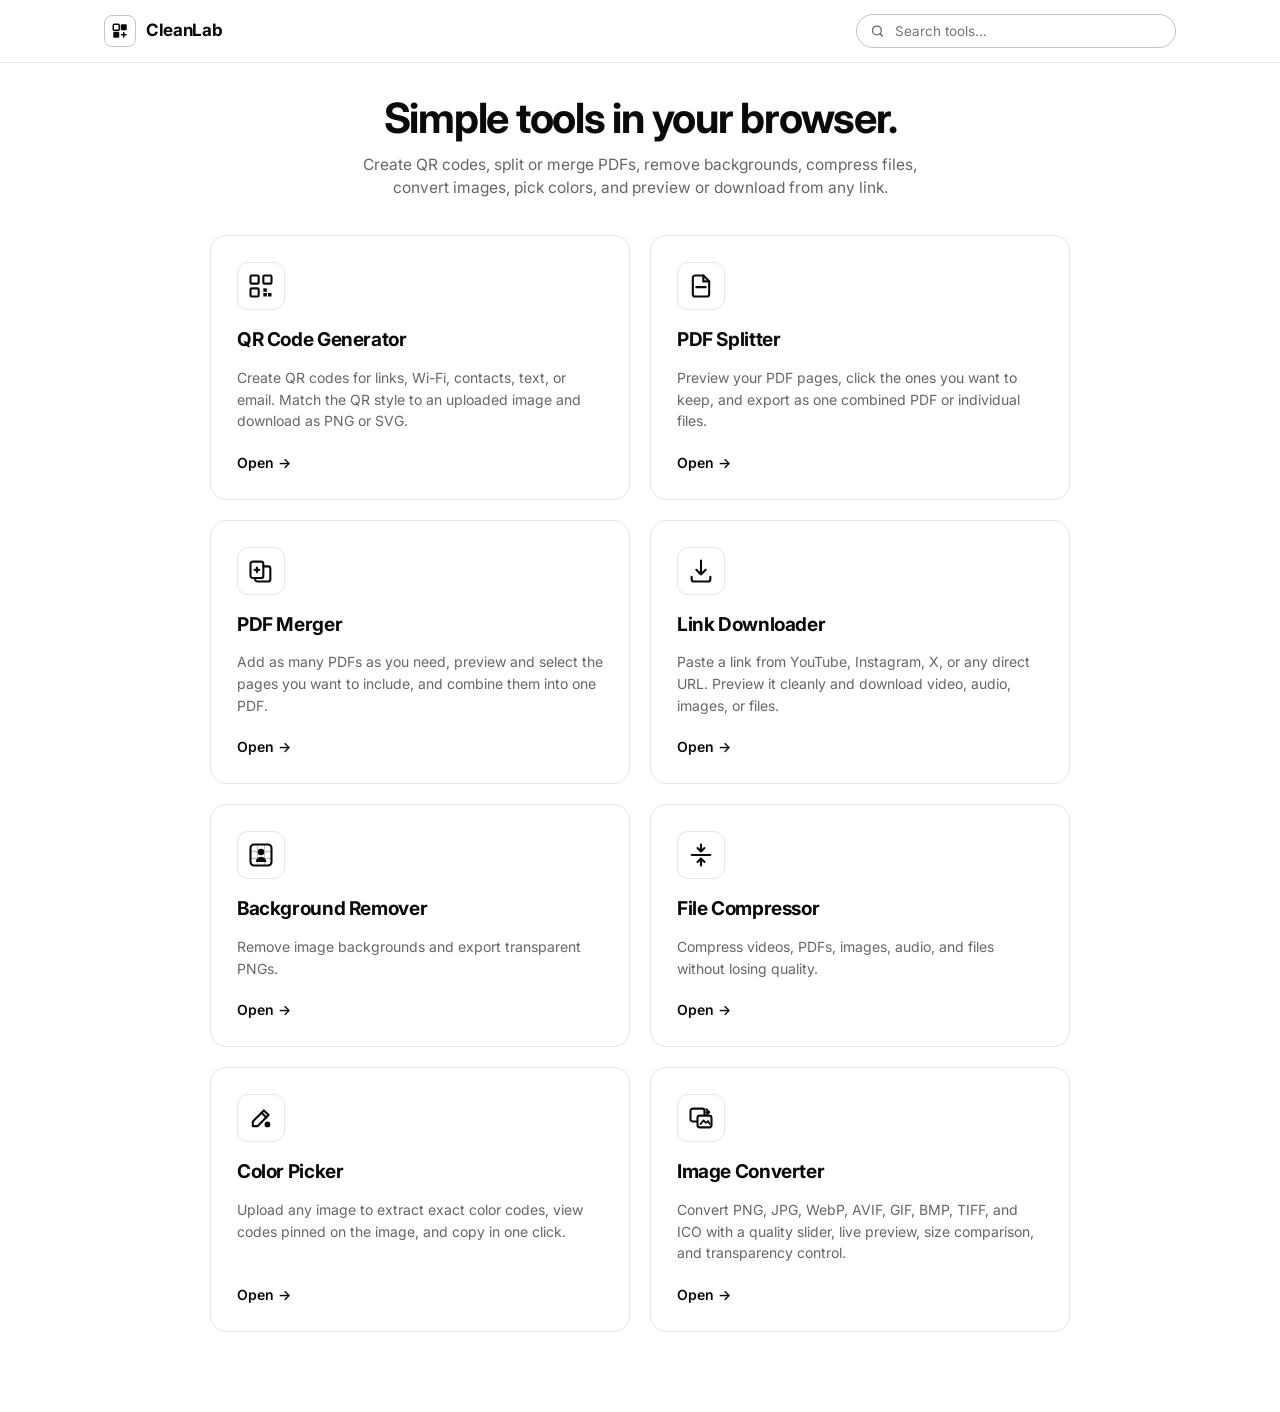
==== commit 03ef92bc: "Add Image Converter tool (PNG, JPG, WebP, AVIF, GIF, BMP, TIFF, ICO) with quality slider, preview, s" ====
--- a/frontend/index.html
+++ b/frontend/index.html
@@ -3,7 +3,7 @@
 <head>
   <meta charset="utf-8" />
   <meta name="viewport" content="width=device-width, initial-scale=1, viewport-fit=cover" />
-  <title>CleanLab — QR, PDF, Background Remover, Compressor, Color Picker &amp; Link Tools</title>
+  <title>CleanLab — QR, PDF, Background Remover, Compressor, Image Converter, Color Picker &amp; Link Tools</title>
   <link rel="icon" type="image/svg+xml" href="data:image/svg+xml,%3Csvg xmlns='http://www.w3.org/2000/svg' viewBox='0 0 24 24' fill='none'%3E%3Crect x='2' y='2' width='20' height='20' rx='5' fill='%23ffffff' stroke='%230a0a0a' stroke-width='2'/%3E%3Crect x='6' y='6' width='5' height='5' fill='%230a0a0a'/%3E%3Crect x='13' y='6' width='5' height='5' fill='%230a0a0a'/%3E%3Crect x='6' y='13' width='5' height='5' fill='%230a0a0a'/%3E%3C/svg%3E" />
   <link rel="preconnect" href="https://fonts.googleapis.com" />
   <link rel="preconnect" href="https://fonts.gstatic.com" crossorigin />
@@ -48,7 +48,7 @@
       <div class="hero">
         <h1>Simple tools in your browser.</h1>
         <p class="hero-desc">
-          Create QR codes, split or merge PDFs, remove backgrounds, compress files, pick image colors, and preview or download from any link.
+          Create QR codes, split or merge PDFs, remove backgrounds, compress files, convert images, pick colors, and preview or download from any link.
         </p>
       </div>
 
@@ -142,6 +142,21 @@
           </div>
           <h2>Color Picker</h2>
           <p>Upload any image to extract exact color codes, view codes pinned on the image, and copy in one click.</p>
+          <span class="feature-link">Open →</span>
+        </article>
+
+        <article class="feature-card" data-navigate="convert" data-keywords="image converter convert png jpg jpeg webp avif gif bmp tiff ico format quality transparency size" tabindex="0" role="button" aria-label="Open Image Converter">
+          <div class="feature-icon" aria-hidden="true">
+            <svg width="28" height="28" viewBox="0 0 24 24" fill="none">
+              <rect x="3" y="4" width="12" height="11" rx="2" stroke="#0a0a0a" stroke-width="1.8"/>
+              <path d="m16.5 4.5 2.5 2.5-2.5 2.5" stroke="#0a0a0a" stroke-width="1.7" stroke-linecap="round" stroke-linejoin="round"/>
+              <path d="M19 7h-2.5" stroke="#0a0a0a" stroke-width="1.7" stroke-linecap="round"/>
+              <rect x="9" y="10" width="12" height="10" rx="2" fill="#ffffff" stroke="#0a0a0a" stroke-width="1.8"/>
+              <path d="M11.5 17.2 14.2 14l2.1 2.2 1.7-1.6 1.5 2.6" stroke="#0a0a0a" stroke-width="1.5" stroke-linecap="round" stroke-linejoin="round"/>
+            </svg>
+          </div>
+          <h2>Image Converter</h2>
+          <p>Convert PNG, JPG, WebP, AVIF, GIF, BMP, TIFF, and ICO with a quality slider, live preview, size comparison, and transparency control.</p>
           <span class="feature-link">Open →</span>
         </article>
       </div>
@@ -1058,6 +1073,225 @@
       </div>
     </section>
 
+    <!-- ================================================================
+         TOOL 8: IMAGE CONVERTER (PNG, JPG, WEBP, AVIF, GIF, BMP, TIFF, ICO)
+         ================================================================ -->
+    <section id="panel-convert" class="panel" aria-label="Image Converter">
+      <div class="page-head">
+        <div class="title-with-help">
+          <h2>Image Converter</h2>
+          <div class="help-tip">
+            <button type="button" class="help-trigger" aria-label="Image Converter guide">?</button>
+            <div class="help-popover" role="tooltip">
+              <strong>Image Converter Guide</strong>
+              <p>Convert images cleanly between PNG, JPG, WebP, AVIF, GIF, BMP, TIFF, and ICO.</p>
+              <p>Use the quality slider, toggle before/after comparison, track original vs converted size percentage, and preserve alpha transparency automatically when supported.</p>
+            </div>
+          </div>
+        </div>
+      </div>
+
+      <!-- STEP 1: DROPZONE -->
+      <div id="convDropzone" class="dropzone">
+        <input type="file" id="convFileInput" accept="image/*,.avif,.webp,.tif,.tiff,.bmp,.ico,.gif,.png,.jpg,.jpeg" hidden />
+        <p class="dropzone-title">Drop your image here — PNG, JPG, WebP, AVIF, GIF, BMP, TIFF, or ICO</p>
+        <div class="dropzone-actions">
+          <button type="button" id="convBrowseBtn" class="btn btn-primary">Choose Image</button>
+          <button type="button" id="convSampleBtn" class="btn btn-secondary">Try Sample Transparent PNG</button>
+        </div>
+      </div>
+
+      <!-- FILE INFO BANNER -->
+      <div id="convFileBanner" class="file-banner">
+        <div class="file-meta">
+          <strong id="convFileName">image.png</strong>
+          <span id="convOrigMetaBadge" class="muted-val">PNG · 0 × 0</span>
+          <span id="convOrigSizeBadge" class="muted-val">0 KB</span>
+          <span id="convAlphaBadge" class="conv-badge">Opaque</span>
+        </div>
+        <button type="button" id="convReplaceBtn" class="btn btn-secondary btn-sm">Change Image</button>
+      </div>
+
+      <!-- STEP 2: CONVERTER WORKSPACE -->
+      <div id="convWorkspace" class="pdf-workspace">
+        <!-- LEFT: PREVIEW STAGE & ORIGINAL VS CONVERTED SIZE COMPARISON -->
+        <div class="card">
+          <div class="field-label-row" style="margin-bottom:10px;">
+            <span class="field-label" style="margin:0;">Preview</span>
+            <span id="convResultMeta" class="muted-val">Waiting...</span>
+          </div>
+
+          <div id="convPreviewTabs" class="seg-tabs compact" style="margin-bottom:10px;" role="tablist" aria-label="Preview mode">
+            <button type="button" class="seg-tab active" data-conv-view="converted">Converted</button>
+            <button type="button" class="seg-tab" data-conv-view="compare">Compare</button>
+            <button type="button" class="seg-tab" data-conv-view="original">Original</button>
+          </div>
+
+          <div id="convPreviewStage" class="bg-preview-stage bg-checker">
+            <img id="convResultImg" class="bg-stage-img" alt="Converted image preview" />
+            <div id="convCompareWrap" class="bg-compare-wrap" style="display:none;">
+              <img id="convCompareResultImg" class="bg-compare-img" alt="Converted image comparison" />
+              <div id="convCompareOverlay" class="bg-compare-overlay">
+                <img id="convCompareOrigImg" class="bg-compare-img" alt="Original image comparison" />
+              </div>
+              <div id="convCompareLine" class="bg-compare-line" aria-hidden="true">
+                <span class="bg-compare-handle">↔</span>
+              </div>
+              <input id="convCompareSlider" class="bg-compare-range" type="range" min="0" max="100" value="50" aria-label="Compare original and converted image" />
+            </div>
+            <img id="convOriginalImg" class="bg-stage-img" style="display:none;" alt="Original uploaded image preview" />
+          </div>
+
+          <p id="convPreviewNote" class="muted-val" style="display:none;margin:8px 0 0;"></p>
+
+          <div id="convBackdropBar" class="bg-backdrop-bar">
+            <span class="muted-val">Backdrop</span>
+            <div class="bg-swatch-row" role="group" aria-label="Preview backdrop">
+              <button type="button" class="bg-swatch active bg-swatch-checker" data-backdrop="checker" title="Transparent checkerboard" aria-label="Transparent checkerboard"></button>
+              <button type="button" class="bg-swatch" data-backdrop="#ffffff" style="background:#ffffff;" title="White" aria-label="White backdrop"></button>
+              <button type="button" class="bg-swatch" data-backdrop="#0a0a0a" style="background:#0a0a0a;" title="Black" aria-label="Black backdrop"></button>
+              <button type="button" class="bg-swatch" data-backdrop="#e5e7eb" style="background:#e5e7eb;" title="Light gray" aria-label="Gray backdrop"></button>
+              <label class="bg-swatch-picker" title="Custom backdrop color">
+                <input id="convBackdropColor" type="color" value="#f3f4f6" aria-label="Custom backdrop color" />
+              </label>
+            </div>
+          </div>
+
+          <div id="convStatsDeck" class="conv-stats-deck" style="display:none;">
+            <div class="comp-stats-grid conv-stats-grid">
+              <div class="comp-stat-card">
+                <span class="muted-val">Original</span>
+                <strong id="convStatOrigSize">—</strong>
+                <span id="convStatOrigSub" class="conv-stat-sub">—</span>
+              </div>
+              <div class="comp-stat-card">
+                <span class="muted-val">Converted</span>
+                <strong id="convStatNewSize">—</strong>
+                <span id="convStatNewSub" class="conv-stat-sub">—</span>
+              </div>
+              <div class="comp-stat-card">
+                <span class="muted-val">Comparison</span>
+                <strong id="convStatDiffPct">—</strong>
+                <span id="convStatDiffSub" class="conv-stat-sub">—</span>
+              </div>
+            </div>
+
+            <div class="conv-bars" aria-label="File size ratio comparison">
+              <div class="conv-bar-row">
+                <span class="conv-bar-label">Original</span>
+                <div class="conv-bar-track"><div id="convOrigBarFill" class="conv-bar-fill conv-bar-orig" style="width:100%;"></div></div>
+                <span id="convOrigBarPct" class="conv-bar-pct">100%</span>
+              </div>
+              <div class="conv-bar-row">
+                <span class="conv-bar-label">Converted</span>
+                <div class="conv-bar-track"><div id="convNewBarFill" class="conv-bar-fill conv-bar-new" style="width:100%;"></div></div>
+                <span id="convNewBarPct" class="conv-bar-pct">—</span>
+              </div>
+            </div>
+          </div>
+        </div>
+
+        <!-- RIGHT: OUTPUT FORMAT, QUALITY, TRANSPARENCY & EXPORT -->
+        <div class="card">
+          <div class="control-block" style="margin-top:0;">
+            <div class="field-label-row">
+              <label class="field-label" style="margin:0;">Output Format</label>
+              <span id="convAlphaCapTag" class="muted-val">Transparency supported</span>
+            </div>
+            <div id="convFormatTabs" class="seg-tabs compact conv-format-grid" style="margin-top:8px;" role="tablist" aria-label="Output format">
+              <button type="button" class="seg-tab" data-conv-fmt="png">PNG</button>
+              <button type="button" class="seg-tab" data-conv-fmt="jpg">JPG</button>
+              <button type="button" class="seg-tab active" data-conv-fmt="webp">WebP</button>
+              <button type="button" class="seg-tab" data-conv-fmt="avif">AVIF</button>
+              <button type="button" class="seg-tab" data-conv-fmt="gif">GIF</button>
+              <button type="button" class="seg-tab" data-conv-fmt="bmp">BMP</button>
+              <button type="button" class="seg-tab" data-conv-fmt="tiff">TIFF</button>
+              <button type="button" class="seg-tab" data-conv-fmt="ico">ICO</button>
+            </div>
+            <p id="convFormatHint" class="muted-val" style="margin:6px 0 0;">WebP · Modern compression · Preserves transparency</p>
+          </div>
+
+          <div id="convQualityBlock" class="control-block">
+            <div class="field-label-row">
+              <label class="field-label" for="convQualityRange" style="margin:0;">Quality</label>
+              <span id="convQualityVal" class="muted-val">88%</span>
+            </div>
+            <input id="convQualityRange" class="range-slider" type="range" min="1" max="100" step="1" value="88" style="margin-top:8px;" />
+            <div class="conv-quality-foot">
+              <span id="convQualityHint" class="muted-val">Balanced visual fidelity and size</span>
+              <label id="convLosslessWrap" class="check-label" style="margin:0;">
+                <input type="checkbox" id="convLosslessCheck" />
+                <span>Lossless</span>
+              </label>
+            </div>
+          </div>
+
+          <div class="control-block">
+            <div class="field-label-row">
+              <label class="field-label" style="margin:0;">Scale</label>
+              <span id="convDimVal" class="muted-val">—</span>
+            </div>
+            <div id="convScaleTabs" class="seg-tabs compact" style="margin-top:8px;" role="tablist" aria-label="Output scale">
+              <button type="button" class="seg-tab active" data-conv-scale="100">100%</button>
+              <button type="button" class="seg-tab" data-conv-scale="75">75%</button>
+              <button type="button" class="seg-tab" data-conv-scale="50">50%</button>
+              <button type="button" class="seg-tab" data-conv-scale="25">25%</button>
+            </div>
+          </div>
+
+          <div id="convAlphaBlock" class="control-block">
+            <label class="field-label" style="margin-bottom:6px;">Transparency</label>
+            <div id="convPreserveWrap">
+              <label class="check-label">
+                <input type="checkbox" id="convPreserveAlphaCheck" checked />
+                <span>Preserve transparency (keep alpha channel)</span>
+              </label>
+              <p id="convAlphaStatus" class="muted-val" style="margin:5px 0 0;">Alpha channel will be kept intact.</p>
+            </div>
+            <div id="convMatteWrap" class="conv-matte-wrap" style="display:none;">
+              <p id="convMatteLabel" class="muted-val" style="margin:0 0 8px;">Transparent pixels will be filled with background color:</p>
+              <div class="conv-matte-row">
+                <button type="button" class="bg-swatch active" data-matte="#ffffff" style="background:#ffffff;" title="White" aria-label="White matte"></button>
+                <button type="button" class="bg-swatch" data-matte="#0a0a0a" style="background:#0a0a0a;" title="Black" aria-label="Black matte"></button>
+                <button type="button" class="bg-swatch" data-matte="#e5e7eb" style="background:#e5e7eb;" title="Light gray" aria-label="Gray matte"></button>
+                <label class="bg-swatch-picker" title="Custom background fill">
+                  <input id="convMatteColor" type="color" value="#ffffff" aria-label="Custom matte background color" />
+                </label>
+                <span id="convMatteHex" class="muted-val">#ffffff</span>
+              </div>
+            </div>
+          </div>
+
+          <div class="control-block">
+            <label class="field-label" for="convOutputName">File Name</label>
+            <input id="convOutputName" class="text-input" type="text" value="converted" placeholder="image-name" />
+          </div>
+
+          <div id="convErrorBox" class="alert-box"></div>
+
+          <button type="button" id="convRunBtn" class="btn btn-secondary" style="width:100%;">Re-convert Image</button>
+
+          <div id="convProgressStage" class="progress-wrap" style="display:none;">
+            <div class="progress-track">
+              <div id="convProgressFill" class="progress-fill"></div>
+            </div>
+            <p id="convProgressText" class="muted-val" style="margin:8px 0 0;">Converting image...</p>
+          </div>
+
+          <div id="convResultsDeck" class="results-deck" style="display:none;">
+            <div class="field-label-row" style="margin-bottom:10px;">
+              <span class="field-label" style="margin:0;">Export</span>
+              <span id="convExportMeta" class="muted-val">Ready</span>
+            </div>
+            <div class="color-actions-row">
+              <button type="button" id="convDownloadBtn" class="btn btn-primary" style="width:100%;">Download WEBP</button>
+              <button type="button" id="convCopyBtn" class="btn btn-secondary" style="width:100%;">Copy Image</button>
+            </div>
+          </div>
+        </div>
+      </div>
+    </section>
+
   </main>
 
   <!-- PAGE ZOOM MODAL FOR PDF THUMBNAILS -->
@@ -1084,6 +1318,7 @@
 
   <!-- App Modules -->
   <script src="app.js"></script>
+  <script src="api-config.js"></script>
   <script src="qr-studio.js"></script>
   <script src="pdf-studio.js"></script>
   <script src="merge-studio.js"></script>
@@ -1091,5 +1326,6 @@
   <script src="bg-studio.js"></script>
   <script src="compress-studio.js"></script>
   <script src="color-studio.js"></script>
+  <script src="convert-studio.js"></script>
 </body>
 </html>
--- a/frontend/style.css
+++ b/frontend/style.css
@@ -1693,6 +1693,170 @@
 }
 
 /* ==========================================================================
+   IMAGE CONVERTER STYLES
+   ========================================================================== */
+
+#panel-convert .page-head {
+  padding-bottom: 12px;
+  margin-bottom: 14px;
+}
+
+#panel-convert .file-banner.active {
+  margin-bottom: 14px;
+  padding: 10px 14px;
+}
+
+#panel-convert .pdf-workspace.active {
+  grid-template-columns: minmax(0, 1.06fr) minmax(0, 0.94fr);
+  gap: 16px;
+}
+
+#panel-convert .card {
+  padding: 16px;
+}
+
+#panel-convert .control-block {
+  margin-top: 12px;
+}
+
+.conv-badge {
+  display: inline-flex;
+  align-items: center;
+  padding: 2px 8px;
+  border: 1px solid var(--border-strong);
+  border-radius: 999px;
+  font-size: 11.5px;
+  font-weight: 600;
+  color: var(--ink);
+  background: #ffffff;
+}
+
+.conv-badge.has-alpha {
+  background: var(--ink);
+  color: #ffffff;
+  border-color: var(--ink);
+}
+
+.conv-format-grid {
+  display: grid;
+  grid-template-columns: repeat(4, minmax(0, 1fr));
+  gap: 4px;
+}
+
+.conv-format-grid .seg-tab {
+  text-align: center;
+  padding: 6px 4px;
+  font-weight: 600;
+}
+
+.conv-quality-foot {
+  display: flex;
+  align-items: center;
+  justify-content: space-between;
+  gap: 10px;
+  margin-top: 6px;
+}
+
+.conv-quality-foot .check-label {
+  font-size: 12.5px;
+  white-space: nowrap;
+}
+
+.conv-matte-wrap {
+  margin-top: 8px;
+  padding: 10px 12px;
+  border: 1px solid var(--border);
+  border-radius: 10px;
+  background: #ffffff;
+}
+
+.conv-matte-row {
+  display: flex;
+  align-items: center;
+  gap: 8px;
+  flex-wrap: wrap;
+}
+
+.conv-stats-deck {
+  margin-top: 12px;
+  padding-top: 12px;
+  border-top: 1px solid var(--border);
+}
+
+.conv-stats-grid {
+  margin-top: 0;
+}
+
+.conv-stat-sub {
+  font-size: 11.5px;
+  color: var(--muted);
+  white-space: nowrap;
+  overflow: hidden;
+  text-overflow: ellipsis;
+}
+
+.conv-bars {
+  margin-top: 10px;
+  display: flex;
+  flex-direction: column;
+  gap: 6px;
+}
+
+.conv-bar-row {
+  display: grid;
+  grid-template-columns: 64px minmax(0, 1fr) 54px;
+  align-items: center;
+  gap: 8px;
+}
+
+.conv-bar-label {
+  font-size: 12px;
+  font-weight: 600;
+  color: var(--muted);
+}
+
+.conv-bar-track {
+  height: 7px;
+  border-radius: 999px;
+  background: #ededed;
+  overflow: hidden;
+}
+
+.conv-bar-fill {
+  height: 100%;
+  border-radius: 999px;
+  transition: width 0.25s ease;
+}
+
+.conv-bar-orig {
+  background: #b5b5b5;
+}
+
+.conv-bar-new {
+  background: var(--ink);
+}
+
+.conv-bar-pct {
+  font-family: ui-monospace, SFMono-Regular, Menlo, Monaco, Consolas, monospace;
+  font-size: 11.5px;
+  font-weight: 600;
+  color: var(--ink);
+  text-align: right;
+}
+
+@media (max-width: 900px) {
+  #panel-convert .pdf-workspace.active {
+    grid-template-columns: 1fr;
+  }
+}
+
+@media (max-width: 600px) {
+  .conv-stats-grid {
+    grid-template-columns: 1fr;
+  }
+}
+
+/* ==========================================================================
    RESPONSIVE (MOBILE 390px)
    ========================================================================== */
 
